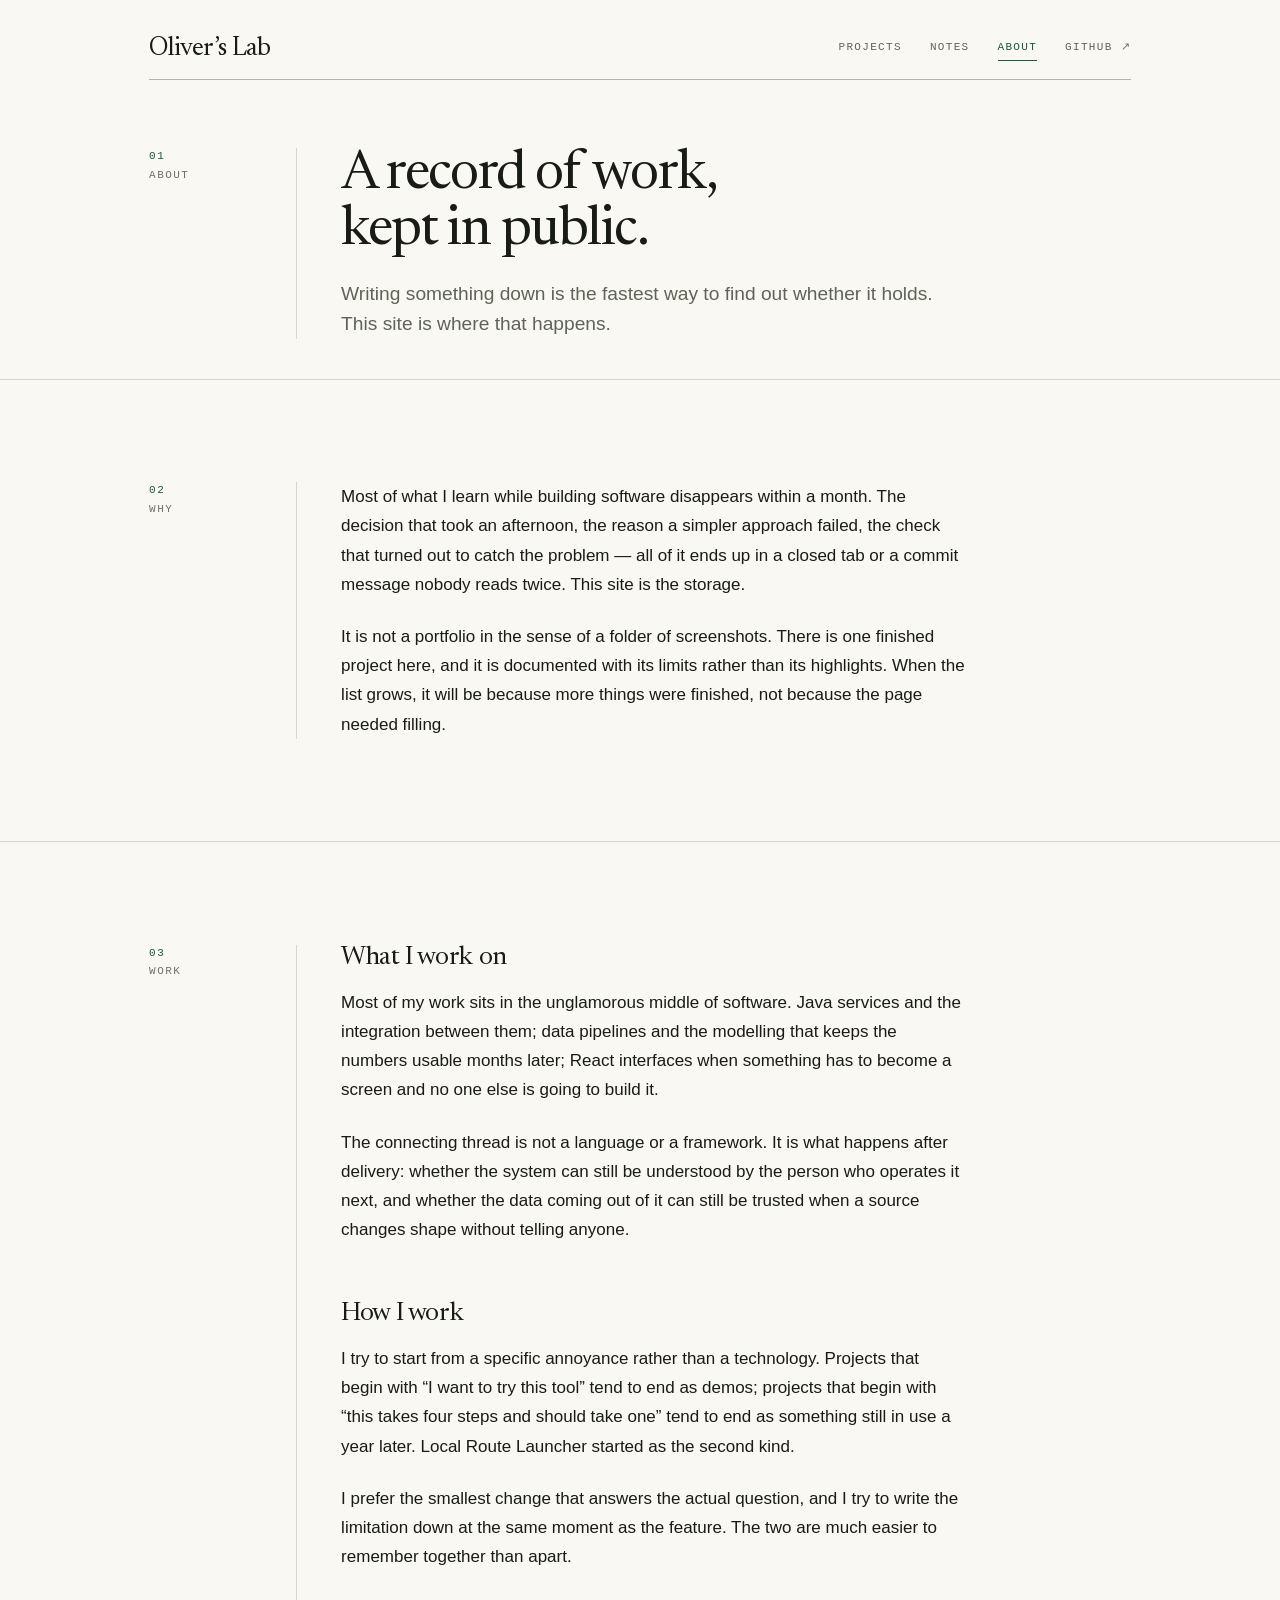
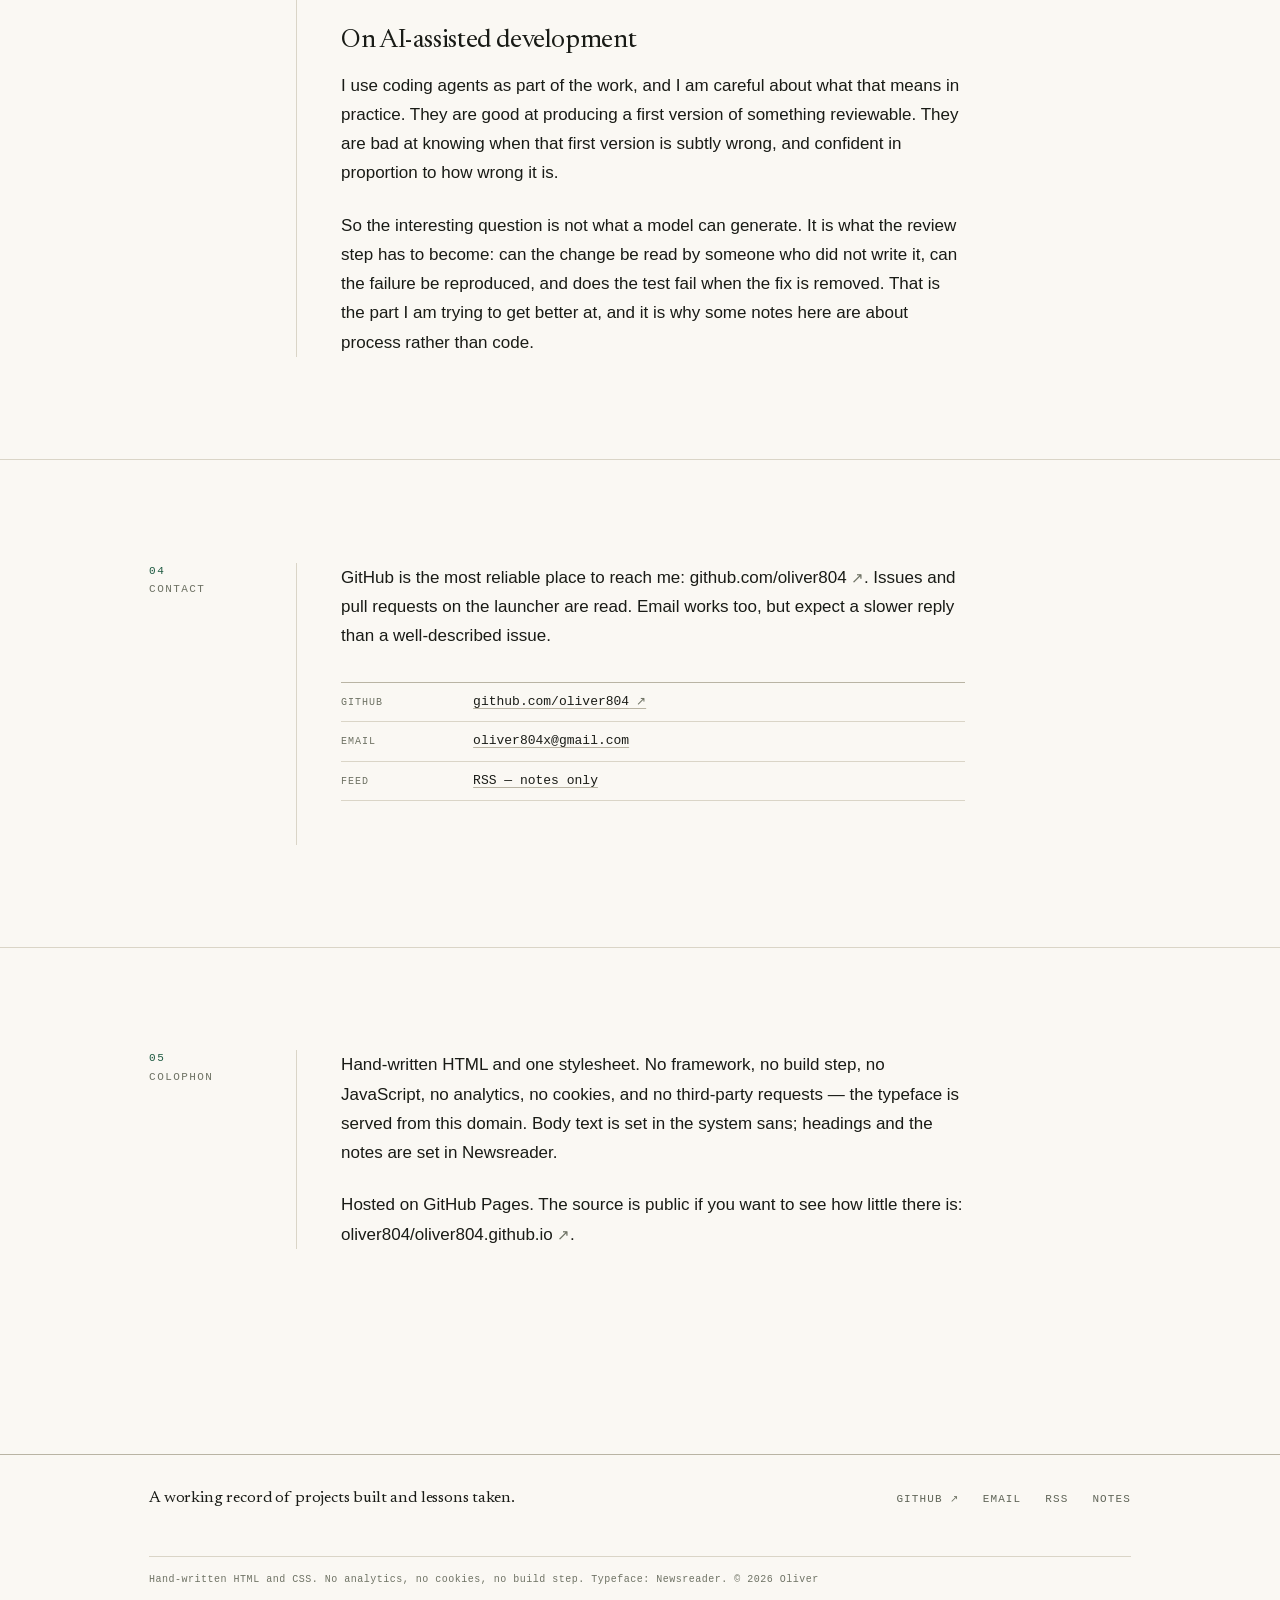
==== about/index.html @ 793a3ba0 "Add Oliver's Lab: static personal site with project notes - hand-written HTML + one stylesheet, no b" ====
<!doctype html>
<html lang="en">
<head>
<meta charset="utf-8">
<meta name="viewport" content="width=device-width, initial-scale=1">
<title>About — Oliver’s Lab</title>
<meta name="description" content="Why this site exists, what Oliver works on across Java services, data platforms and front-end code, and how AI-assisted development fits into the work.">
<link rel="canonical" href="https://oliver804.github.io/about/">
<meta name="robots" content="index, follow, max-image-preview:large">
<meta name="theme-color" content="#faf8f3">
<meta property="og:type" content="website">
<meta property="og:site_name" content="Oliver’s Lab">
<meta property="og:title" content="About — Oliver’s Lab">
<meta property="og:description" content="A record of work kept in public, and the reasons for keeping it.">
<meta property="og:url" content="https://oliver804.github.io/about/">
<meta property="og:locale" content="en_US">
<meta property="og:image" content="https://oliver804.github.io/assets/img/og-card.png">
<meta name="twitter:card" content="summary_large_image">
<link rel="icon" href="/assets/img/favicon.svg" type="image/svg+xml">
<link rel="alternate" type="application/rss+xml" title="Oliver’s Lab — notes" href="/feed.xml">
<link rel="preload" href="/assets/fonts/newsreader-roman.woff2" as="font" type="font/woff2" crossorigin>
<link rel="stylesheet" href="/assets/css/style.css">
</head>
<body>

<a class="skip" href="#main">Skip to content</a>

<header class="site-header">
  <div class="wrap">
    <div class="masthead">
      <a class="brand" href="/"><span class="brand-name">Oliver’s Lab</span></a>
      <nav class="site-nav" aria-label="Primary">
        <a href="/projects/">Projects</a>
        <a href="/notes/">Notes</a>
        <a href="/about/" aria-current="page">About</a>
        <a class="nav-ext" href="https://github.com/oliver804">GitHub</a>
      </nav>
    </div>
  </div>
</header>

<main id="main">

  <div class="page-head">
    <div class="wrap">
      <div class="railrow">
        <div class="rail"><b>01</b>About</div>
        <div>
          <h1>A record of work, kept in public.</h1>
          <p class="lede">Writing something down is the fastest way to find out whether it holds. This site is where that happens.</p>
        </div>
      </div>
    </div>
  </div>

  <section class="section section--ruled">
    <div class="wrap">
      <div class="railrow">
        <div class="rail"><b>02</b>Why</div>
        <div>
          <div class="case">
            <p>Most of what I learn while building software disappears within a month. The decision that took an afternoon, the reason a simpler approach failed, the check that turned out to catch the problem — all of it ends up in a closed tab or a commit message nobody reads twice. This site is the storage.</p>
            <p>It is not a portfolio in the sense of a folder of screenshots. There is one finished project here, and it is documented with its limits rather than its highlights. When the list grows, it will be because more things were finished, not because the page needed filling.</p>
          </div>
        </div>
      </div>
    </div>
  </section>

  <section class="section section--ruled">
    <div class="wrap">
      <div class="railrow">
        <div class="rail"><b>03</b>Work</div>
        <div>
          <div class="case">
            <h2>What I work on</h2>
            <p>Most of my work sits in the unglamorous middle of software. Java services and the integration between them; data pipelines and the modelling that keeps the numbers usable months later; React interfaces when something has to become a screen and no one else is going to build it.</p>
            <p>The connecting thread is not a language or a framework. It is what happens after delivery: whether the system can still be understood by the person who operates it next, and whether the data coming out of it can still be trusted when a source changes shape without telling anyone.</p>

            <h2>How I work</h2>
            <p>I try to start from a specific annoyance rather than a technology. Projects that begin with “I want to try this tool” tend to end as demos; projects that begin with “this takes four steps and should take one” tend to end as something still in use a year later. Local Route Launcher started as the second kind.</p>
            <p>I prefer the smallest change that answers the actual question, and I try to write the limitation down at the same moment as the feature. The two are much easier to remember together than apart.</p>

            <h2>On AI-assisted development</h2>
            <p>I use coding agents as part of the work, and I am careful about what that means in practice. They are good at producing a first version of something reviewable. They are bad at knowing when that first version is subtly wrong, and confident in proportion to how wrong it is.</p>
            <p>So the interesting question is not what a model can generate. It is what the review step has to become: can the change be read by someone who did not write it, can the failure be reproduced, and does the test fail when the fix is removed. That is the part I am trying to get better at, and it is why some notes here are about process rather than code.</p>
          </div>
        </div>
      </div>
    </div>
  </section>

  <section class="section section--ruled">
    <div class="wrap">
      <div class="railrow">
        <div class="rail"><b>04</b>Contact</div>
        <div>
          <div class="case">
            <p>GitHub is the most reliable place to reach me: <a class="ext" href="https://github.com/oliver804">github.com/oliver804</a>. Issues and pull requests on the launcher are read. Email works too, but expect a slower reply than a well-described issue.</p>
          </div>
          <dl class="spec spec--spaced">
            <div><dt>GitHub</dt><dd><a class="ext" href="https://github.com/oliver804">github.com/oliver804</a></dd></div>
            <div><dt>Email</dt><dd><a href="mailto:oliver804x@gmail.com">oliver804x@gmail.com</a></dd></div>
            <div><dt>Feed</dt><dd><a href="/feed.xml">RSS — notes only</a></dd></div>
          </dl>
        </div>
      </div>
    </div>
  </section>

  <section class="section section--ruled">
    <div class="wrap">
      <div class="railrow">
        <div class="rail"><b>05</b>Colophon</div>
        <div>
          <div class="case">
            <p>Hand-written HTML and one stylesheet. No framework, no build step, no JavaScript, no analytics, no cookies, and no third-party requests — the typeface is served from this domain. Body text is set in the system sans; headings and the notes are set in Newsreader.</p>
            <p>Hosted on GitHub Pages. The source is public if you want to see how little there is: <a class="ext" href="https://github.com/oliver804/oliver804.github.io">oliver804/oliver804.github.io</a>.</p>
          </div>
        </div>
      </div>
    </div>
  </section>

</main>

<footer class="site-footer">
  <div class="wrap">
    <div class="foot-top">
      <p class="foot-id">A working record of projects built and lessons taken.</p>
      <nav class="foot-nav" aria-label="Footer">
        <a class="ext" href="https://github.com/oliver804">GitHub</a>
        <a href="mailto:oliver804x@gmail.com">Email</a>
        <a href="/feed.xml">RSS</a>
        <a href="/notes/">Notes</a>
      </nav>
    </div>
    <p class="colophon">Hand-written HTML and CSS. No analytics, no cookies, no build step. Typeface: Newsreader. © 2026 Oliver</p>
  </div>
</footer>

</body>
</html>
---- assets/css/style.css ----
@charset "utf-8";

/* ==========================================================================
   Oliver's Lab — single stylesheet
   Four patterns only: railrow / spec / fig / rows
   No framework, no build step, no JavaScript.
   ========================================================================== */

/* Self-hosted typeface. Latin subset, variable weight 200–600.
   Newsreader by Production Type — SIL Open Font License 1.1. */
@font-face {
  font-family: "Newsreader";
  src: url("/assets/fonts/newsreader-roman.woff2") format("woff2");
  font-weight: 200 600;
  font-style: normal;
  font-display: swap;
  unicode-range: U+0000-00FF, U+0131, U+0152-0153, U+02BB-02BC, U+02C6, U+02DA,
    U+02DC, U+0304, U+0308, U+0329, U+2000-206F, U+20AC, U+2122, U+2191, U+2193,
    U+2212, U+2215, U+FEFF, U+FFFD;
}

@font-face {
  font-family: "Newsreader";
  src: url("/assets/fonts/newsreader-italic.woff2") format("woff2");
  font-weight: 200 600;
  font-style: italic;
  font-display: swap;
  unicode-range: U+0000-00FF, U+0131, U+0152-0153, U+02BB-02BC, U+02C6, U+02DA,
    U+02DC, U+0304, U+0308, U+0329, U+2000-206F, U+20AC, U+2122, U+2191, U+2193,
    U+2212, U+2215, U+FEFF, U+FFFD;
}

:root {
  color-scheme: light;

  --paper: #faf8f3;
  --paper-2: #f2efe6;
  --ink: #191b16;
  --ink-2: #5f6457;
  --ink-3: #6e7264;
  --rule: #dad5c7;
  --rule-2: #b9b4a4;
  --pine: #1d5940;
  --pine-soft: #e7ece3;

  --sans: -apple-system, BlinkMacSystemFont, "Segoe UI", "Helvetica Neue",
    "PingFang SC", "Hiragino Sans GB", "Microsoft YaHei", sans-serif;
  --serif: "Newsreader", "Iowan Old Style", "Palatino Linotype", Palatino,
    Georgia, "Songti SC", serif;
  --mono: ui-monospace, SFMono-Regular, "SF Mono", Menlo, Consolas,
    "Liberation Mono", monospace;

  --page: 1120px;
  --gutter: clamp(20px, 5.4vw, 72px);
  --rail: 148px;
  --gap: clamp(24px, 3.6vw, 44px);
  --section: clamp(56px, 8vw, 104px);
}

*,
*::before,
*::after {
  box-sizing: border-box;
}

html {
  -webkit-text-size-adjust: 100%;
  scroll-behavior: smooth;
}

body {
  margin: 0;
  background: var(--paper);
  color: var(--ink);
  font-family: var(--sans);
  font-size: 1.0625rem;
  line-height: 1.66;
  -webkit-font-smoothing: antialiased;
  text-rendering: optimizeLegibility;
}

::selection {
  background: #e4e0d1;
  color: var(--ink);
}

img {
  max-width: 100%;
  height: auto;
  display: block;
}

a {
  color: inherit;
  text-decoration: none;
}

:focus-visible {
  outline: 2px solid var(--pine);
  outline-offset: 4px;
}

/* ---------- type primitives ---------- */

.display,
h1,
h2,
h3 {
  font-family: var(--serif);
  font-weight: 400;
  font-variation-settings: "opsz" 40;
  letter-spacing: -0.015em;
  text-wrap: balance;
}

h1 {
  font-size: clamp(2.55rem, 6.4vw, 4.45rem);
  line-height: 0.99;
  margin: 0;
  letter-spacing: -0.028em;
}

h2 {
  font-size: clamp(1.7rem, 3.2vw, 2.4rem);
  line-height: 1.08;
  margin: 0;
}

h3 {
  font-size: clamp(1.25rem, 2vw, 1.55rem);
  line-height: 1.2;
  margin: 0;
}

em {
  font-style: italic;
}

p {
  margin: 0 0 1.35em;
}

p:last-child {
  margin-bottom: 0;
}

strong {
  font-weight: 600;
}

.lede {
  font-size: clamp(1.1rem, 1.5vw, 1.28rem);
  line-height: 1.55;
  max-width: 58ch;
  color: var(--ink);
}

.meta {
  font-family: var(--mono);
  font-size: 0.6875rem;
  letter-spacing: 0.13em;
  text-transform: uppercase;
  color: var(--ink-3);
  line-height: 1.6;
}

.meta--pine {
  color: var(--pine);
}

.meta.meta--case,
.entry-label.entry-label--case {
  text-transform: none;
  letter-spacing: 0.06em;
}

.prose {
  max-width: 66ch;
}

.prose p + p {
  margin-top: 0;
}

code {
  font-family: var(--mono);
  font-size: 0.86em;
  background: var(--paper-2);
  border: 1px solid var(--rule);
  border-radius: 2px;
  padding: 1px 5px;
  white-space: nowrap;
}

/* ---------- links ---------- */

.link,
.prose a {
  color: var(--ink);
  text-decoration: underline;
  text-decoration-color: var(--rule-2);
  text-decoration-thickness: 1px;
  text-underline-offset: 4px;
  transition: color 120ms ease, text-decoration-color 120ms ease;
}

.link:hover,
.prose a:hover {
  color: var(--pine);
  text-decoration-color: var(--pine);
}

.link--pine {
  color: var(--pine);
  text-decoration-color: color-mix(in srgb, var(--pine) 40%, transparent);
}

.ext::after {
  content: " ↗";
  font-size: 0.9em;
  color: var(--ink-3);
}

/* ---------- layout ---------- */

.wrap {
  width: 100%;
  max-width: var(--page);
  margin-inline: auto;
  padding-inline: var(--gutter);
}

.section {
  padding-block: var(--section);
}

.section--ruled {
  border-top: 1px solid var(--rule);
}

.railrow {
  display: grid;
  gap: 12px;
}

.rail {
  font-family: var(--mono);
  font-size: 0.6875rem;
  letter-spacing: 0.13em;
  text-transform: uppercase;
  color: var(--ink-3);
  line-height: 1.5;
}

.rail b {
  display: block;
  color: var(--pine);
  font-weight: 400;
  margin-bottom: 2px;
}

/* ---------- skip link ---------- */

.skip {
  position: absolute;
  left: -9999px;
  top: 0;
  background: var(--ink);
  color: var(--paper);
  padding: 12px 18px;
  font-family: var(--mono);
  font-size: 12px;
  z-index: 20;
}

.skip:focus {
  left: 12px;
  top: 12px;
}

/* ---------- header ---------- */

.site-header {
  padding-top: clamp(22px, 3vw, 34px);
}

.masthead {
  display: flex;
  align-items: flex-end;
  justify-content: space-between;
  gap: 24px;
  padding-bottom: 16px;
  border-bottom: 1px solid var(--rule-2);
}

.brand {
  display: block;
  min-width: 0;
}

.brand-name {
  display: block;
  font-family: var(--serif);
  font-size: clamp(1.34rem, 2.2vw, 1.62rem);
  line-height: 1.1;
  letter-spacing: -0.022em;
}

.site-nav {
  display: flex;
  align-items: center;
  gap: clamp(16px, 2.4vw, 28px);
  font-family: var(--mono);
  font-size: 0.6875rem;
  letter-spacing: 0.12em;
  text-transform: uppercase;
  padding-bottom: 2px;
}

.site-nav a {
  color: var(--ink-2);
  padding: 4px 0;
  border-bottom: 1px solid transparent;
  transition: color 120ms ease, border-color 120ms ease;
  white-space: nowrap;
}

.site-nav a:hover {
  color: var(--ink);
  border-bottom-color: var(--rule-2);
}

.site-nav a[aria-current="page"] {
  color: var(--pine);
  border-bottom-color: var(--pine);
}

.site-nav .nav-ext::after {
  content: " ↗";
  color: var(--ink-3);
}

/* ---------- hero ---------- */

.hero {
  padding-top: clamp(46px, 7vw, 88px);
  padding-bottom: clamp(44px, 6vw, 76px);
}

.hero .eyebrow {
  margin-bottom: clamp(18px, 2.6vw, 28px);
}

.hero h1 {
  max-width: none;
}

.hero h1 em {
  font-variation-settings: "opsz" 60;
}

.hero-deck {
  margin-top: clamp(22px, 3vw, 32px);
  max-width: 60ch;
  font-size: clamp(1.06rem, 1.35vw, 1.18rem);
  line-height: 1.62;
  color: var(--ink);
}

.hero-links {
  margin-top: clamp(24px, 3.4vw, 34px);
  display: flex;
  flex-wrap: wrap;
  gap: 10px 32px;
  font-size: 0.95rem;
}

.status {
  margin-top: clamp(30px, 4vw, 44px);
  padding-top: 14px;
  border-top: 1px solid var(--rule);
  display: flex;
  flex-wrap: wrap;
  gap: 6px 22px;
  font-family: var(--mono);
  font-size: 0.6875rem;
  letter-spacing: 0.06em;
  color: var(--ink-3);
}

.status .dot {
  color: var(--pine);
}

/* ---------- section head ---------- */

.section-head {
  display: flex;
  align-items: baseline;
  justify-content: space-between;
  gap: 20px;
  margin-bottom: clamp(26px, 3.4vw, 40px);
}

.section-head .meta {
  padding-bottom: 4px;
}

/* ---------- project block ---------- */

.project-title {
  font-size: clamp(1.85rem, 3.4vw, 2.5rem);
  line-height: 1.06;
  margin: 10px 0 14px;
}

.project-lede {
  max-width: 60ch;
  margin-bottom: clamp(26px, 3vw, 36px);
}

.project-facts {
  margin-bottom: clamp(28px, 3.4vw, 40px);
}

.plain {
  margin: 0 0 clamp(26px, 3vw, 34px);
  padding: 0;
  list-style: none;
  max-width: 66ch;
}

.plain li {
  position: relative;
  padding-left: 22px;
  margin-bottom: 12px;
  color: var(--ink-2);
}

.plain li:last-child {
  margin-bottom: 0;
}

.plain li::before {
  content: "—";
  position: absolute;
  left: 0;
  top: 0;
  color: var(--rule-2);
}

.plain strong {
  color: var(--ink);
  font-weight: 500;
}

/* ---------- spec (datasheet) ---------- */

.spec {
  margin: 0 0 clamp(30px, 4vw, 44px);
  border-top: 1px solid var(--rule-2);
  max-width: 66ch;
}

.spec > div {
  display: grid;
  grid-template-columns: 116px minmax(0, 1fr);
  gap: 16px;
  padding: 9px 0;
  border-bottom: 1px solid var(--rule);
}

.spec dt {
  font-family: var(--mono);
  font-size: 0.625rem;
  letter-spacing: 0.1em;
  text-transform: uppercase;
  color: var(--ink-3);
  padding-top: 3px;
}

.spec dd {
  margin: 0;
  font-family: var(--mono);
  font-size: 0.8125rem;
  line-height: 1.55;
  color: var(--ink);
  overflow-wrap: break-word;
}

.spec dd a {
  text-decoration: underline;
  text-decoration-color: var(--rule-2);
  text-underline-offset: 3px;
}

.spec dd a:hover {
  color: var(--pine);
  text-decoration-color: var(--pine);
}

.spec--spaced {
  margin-top: 32px;
}

/* ---------- figures ---------- */

.figpair {
  display: grid;
  gap: clamp(20px, 2.6vw, 28px);
  align-items: start;
  margin-bottom: clamp(30px, 4vw, 44px);
}

.fig {
  margin: 0;
}

.fig--lead {
  max-width: 620px;
  margin-bottom: clamp(30px, 4vw, 44px);
}

.fig--lead figcaption {
  max-width: 52ch;
}

.fig img {
  width: 100%;
  border: 1px solid var(--rule-2);
  background: var(--paper-2);
  border-radius: 2px;
}

.fig figcaption {
  margin-top: 10px;
  font-size: 0.78rem;
  line-height: 1.5;
  color: var(--ink-2);
  max-width: 46ch;
}

.fig-n {
  font-family: var(--mono);
  font-size: 0.625rem;
  letter-spacing: 0.1em;
  text-transform: uppercase;
  color: var(--pine);
  margin-right: 8px;
}

/* ---------- actions ---------- */

.actions {
  display: flex;
  flex-wrap: wrap;
  gap: 10px 30px;
  font-family: var(--mono);
  font-size: 0.6875rem;
  letter-spacing: 0.11em;
  text-transform: uppercase;
}

.actions a {
  color: var(--pine);
  border-bottom: 1px solid color-mix(in srgb, var(--pine) 35%, transparent);
  padding-bottom: 3px;
  transition: border-color 120ms ease;
}

.actions a:hover {
  border-bottom-color: var(--pine);
}

.actions a.is-muted {
  color: var(--ink-2);
  border-bottom-color: var(--rule-2);
}

/* ---------- rows (replaces card grids) ---------- */

.rows {
  margin: 0;
  border-bottom: 1px solid var(--rule);
  max-width: 78ch;
}

.rows > div {
  display: grid;
  gap: 8px;
  padding: 20px 0 22px;
  border-top: 1px solid var(--rule);
}

.rows dt {
  font-family: var(--serif);
  font-size: clamp(1.15rem, 1.7vw, 1.32rem);
  line-height: 1.25;
  letter-spacing: -0.01em;
}

.rows dd {
  margin: 0;
  color: var(--ink-2);
  font-size: 0.98rem;
  line-height: 1.6;
  max-width: 62ch;
}

/* ---------- note list ---------- */

.entries {
  border-bottom: 1px solid var(--rule);
}

.entry {
  display: grid;
  gap: 6px;
  padding: 22px 0 24px;
  border-top: 1px solid var(--rule);
  transition: background-color 120ms ease;
}

.entry-label {
  font-family: var(--mono);
  font-size: 0.625rem;
  letter-spacing: 0.11em;
  text-transform: uppercase;
  color: var(--ink-3);
}

.entry-title {
  text-wrap: balance;
  font-family: var(--serif);
  font-size: clamp(1.2rem, 2.1vw, 1.45rem);
  line-height: 1.22;
  letter-spacing: -0.015em;
  max-width: 40ch;
}

.entry:hover .entry-title {
  color: var(--pine);
}

.entry-dek {
  color: var(--ink-2);
  font-size: 0.95rem;
  line-height: 1.6;
  max-width: 62ch;
}

.entry-next {
  margin: 20px 0 0;
  padding-top: 16px;
  border-top: 1px solid var(--rule);
  color: var(--ink-3);
  font-size: 0.92rem;
  line-height: 1.6;
  max-width: 62ch;
}

/* ---------- footer ---------- */

.site-footer {
  border-top: 1px solid var(--rule-2);
  margin-top: var(--section);
  padding-block: 30px 52px;
}

.foot-top {
  display: flex;
  flex-wrap: wrap;
  justify-content: space-between;
  gap: 14px 32px;
  align-items: baseline;
}

.foot-id {
  font-family: var(--serif);
  font-size: 1.02rem;
  letter-spacing: -0.01em;
}

.foot-nav {
  display: flex;
  flex-wrap: wrap;
  gap: 8px 24px;
  font-family: var(--mono);
  font-size: 0.6875rem;
  letter-spacing: 0.1em;
  text-transform: uppercase;
  color: var(--ink-2);
}

.foot-nav a:hover {
  color: var(--pine);
}

.colophon {
  margin: 22px 0 0;
  padding-top: 14px;
  border-top: 1px solid var(--rule);
  font-family: var(--mono);
  font-size: 0.625rem;
  letter-spacing: 0.05em;
  line-height: 1.8;
  color: var(--ink-3);
}

/* ---------- article ---------- */

.article-head {
  padding-top: clamp(38px, 6vw, 68px);
  padding-bottom: clamp(24px, 3vw, 34px);
}

.article-head h1 {
  font-size: clamp(2rem, 4.6vw, 3.05rem);
  line-height: 1.05;
  max-width: 24ch;
  margin-bottom: 20px;
}

.article-meta {
  display: flex;
  flex-wrap: wrap;
  gap: 6px 0;
  font-family: var(--mono);
  font-size: 0.6875rem;
  letter-spacing: 0.1em;
  text-transform: uppercase;
  color: var(--ink-3);
}

.article-meta span + span::before {
  content: "·";
  margin: 0 14px;
  color: var(--rule-2);
}

.article {
  padding-bottom: clamp(40px, 5vw, 64px);
}

.article-body {
  max-width: 66ch;
  font-size: 1.0625rem;
  line-height: 1.72;
}

.article-body > p:first-child {
  font-size: 1.15rem;
  line-height: 1.6;
  color: var(--ink);
}

.article-body h2 {
  font-size: clamp(1.4rem, 2.4vw, 1.75rem);
  margin: 2.1em 0 0.7em;
}

.article-body h3 {
  font-size: 1.15rem;
  margin: 1.9em 0 0.6em;
}

.article-body ul,
.article-body ol {
  margin: 0 0 1.35em;
  padding-left: 1.25em;
}

.article-body li {
  margin-bottom: 0.5em;
}

.article-body li::marker {
  color: var(--ink-3);
}

.article-body blockquote {
  margin: 1.9em 0;
  padding: 2px 0 2px 22px;
  border-left: 2px solid var(--pine);
  color: var(--ink-2);
  font-family: var(--serif);
  font-size: 1.18rem;
  line-height: 1.55;
}

.article-body blockquote p {
  margin-bottom: 0.6em;
}

.article-body pre {
  margin: 0 0 1.5em;
  padding: 16px 18px;
  overflow-x: auto;
  background: var(--paper-2);
  border: 1px solid var(--rule);
  border-radius: 2px;
}

.article-body pre code {
  background: none;
  border: 0;
  padding: 0;
  font-size: 0.8125rem;
  line-height: 1.65;
}

.article-body hr {
  border: 0;
  border-top: 1px solid var(--rule);
  margin: 2.4em 0;
}

.article-foot {
  margin-top: clamp(32px, 4vw, 48px);
  padding-top: 18px;
  border-top: 1px solid var(--rule);
  display: flex;
  flex-wrap: wrap;
  justify-content: space-between;
  gap: 14px 24px;
  font-family: var(--mono);
  font-size: 0.6875rem;
  letter-spacing: 0.1em;
  text-transform: uppercase;
  color: var(--ink-2);
}

.article-foot a:hover {
  color: var(--pine);
}

/* ---------- page head (inner pages) ---------- */

.page-head {
  padding-top: clamp(38px, 6vw, 68px);
  padding-bottom: clamp(26px, 3.4vw, 40px);
}

.page-head h1 {
  font-size: clamp(2.1rem, 5vw, 3.4rem);
  line-height: 1.02;
  margin-bottom: 20px;
  max-width: 22ch;
}

.page-head .lede {
  max-width: 56ch;
  color: var(--ink-2);
}

.page-head .meta + h1 {
  margin-top: 12px;
}

/* ---------- case study body ---------- */

.case {
  max-width: 66ch;
}

.case p {
  line-height: 1.72;
}

.case h2 {
  font-size: clamp(1.32rem, 2.2vw, 1.6rem);
  margin: 2.2em 0 0.6em;
}

.case h2:first-child {
  margin-top: 0;
}

.case ul {
  margin: 0 0 1.4em;
  padding-left: 1.15em;
}

.case li {
  margin-bottom: 0.55em;
  color: var(--ink-2);
}

.case li::marker {
  color: var(--rule-2);
}

.case li strong {
  color: var(--ink);
  font-weight: 600;
}

.actions--spaced {
  margin-top: 38px;
}

/* ---------- 404 ---------- */

.notfound {
  min-height: 62vh;
  display: flex;
  flex-direction: column;
  justify-content: center;
  padding-block: clamp(60px, 12vw, 120px);
}

.notfound .code {
  font-family: var(--mono);
  font-size: 0.6875rem;
  letter-spacing: 0.16em;
  text-transform: uppercase;
  color: var(--pine);
  margin-bottom: 18px;
}

.notfound h1 {
  font-size: clamp(2.2rem, 5.6vw, 3.8rem);
  max-width: 20ch;
  margin-bottom: 18px;
}

.notfound p {
  color: var(--ink-2);
  max-width: 46ch;
  margin-bottom: 28px;
}

/* ---------- responsive ---------- */

@media (min-width: 900px) {
  .railrow {
    grid-template-columns: var(--rail) minmax(0, 1fr);
    column-gap: var(--gap);
  }

  .rail {
    border-right: 1px solid var(--rule);
    padding-right: 24px;
  }

  .hero .rail {
    padding-top: 6px;
  }

  .figpair {
    grid-template-columns: 1.12fr 0.88fr;
  }

  .rows > div {
    grid-template-columns: minmax(0, 280px) minmax(0, 1fr);
    column-gap: 36px;
    align-items: baseline;
  }

  .entry {
    grid-template-columns: 148px minmax(0, 1fr);
    column-gap: 32px;
    row-gap: 8px;
  }

  .entry--stack {
    grid-template-columns: minmax(0, 1fr);
  }

  .entry--stack .entry-label {
    grid-row: auto;
    padding-top: 0;
  }

  .entry--stack .entry-title {
    max-width: 34ch;
  }

  .entry-label {
    padding-top: 6px;
    grid-row: span 2;
  }
}

@media (max-width: 899px) {
  .rail {
    display: flex;
    gap: 8px;
    align-items: baseline;
    padding-bottom: 2px;
  }

  .rail b {
    display: inline;
    margin: 0;
  }

  .rail b::after {
    content: " /";
    color: var(--rule-2);
    margin-left: 2px;
  }

  .hero h1 {
    max-width: 100%;
  }
}

@media (max-width: 700px) {
  .section-head {
    display: block;
  }

  .section-head .meta {
    margin-top: 10px;
    padding-bottom: 0;
  }
}

@media (max-width: 620px) {
  .masthead {
    align-items: flex-start;
    flex-direction: column;
    gap: 14px;
  }

  .site-nav {
    gap: 18px;
    flex-wrap: wrap;
  }

  .spec > div {
    grid-template-columns: 96px minmax(0, 1fr);
    gap: 12px;
  }

  .foot-top {
    flex-direction: column;
  }
}

/* ---------- preferences ---------- */

@media (prefers-reduced-motion: reduce) {
  html {
    scroll-behavior: auto;
  }

  *,
  *::before,
  *::after {
    transition-duration: 0.01ms !important;
    animation-duration: 0.01ms !important;
  }
}

@media print {
  .site-header,
  .site-footer,
  .article-foot,
  .skip {
    display: none;
  }

  body {
    background: #fff;
    font-size: 11pt;
  }

  .article-body {
    max-width: none;
  }
}
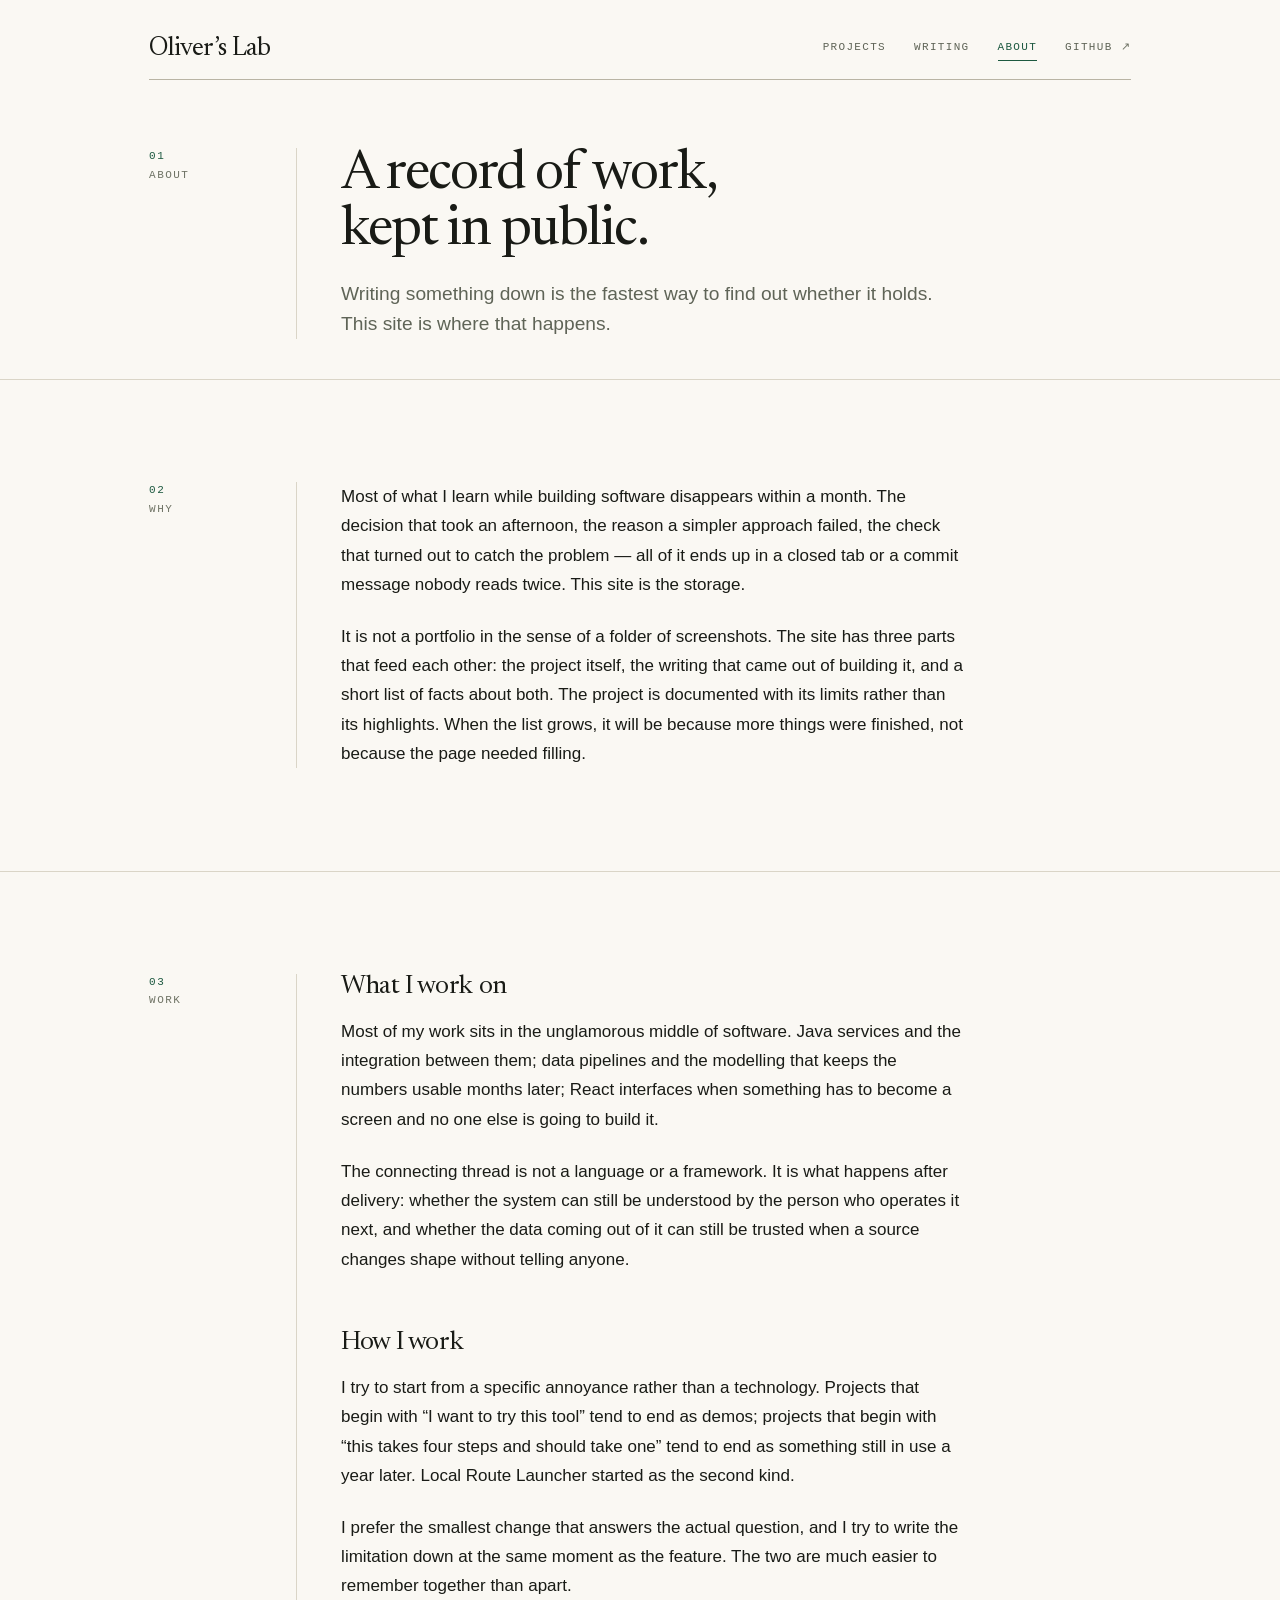
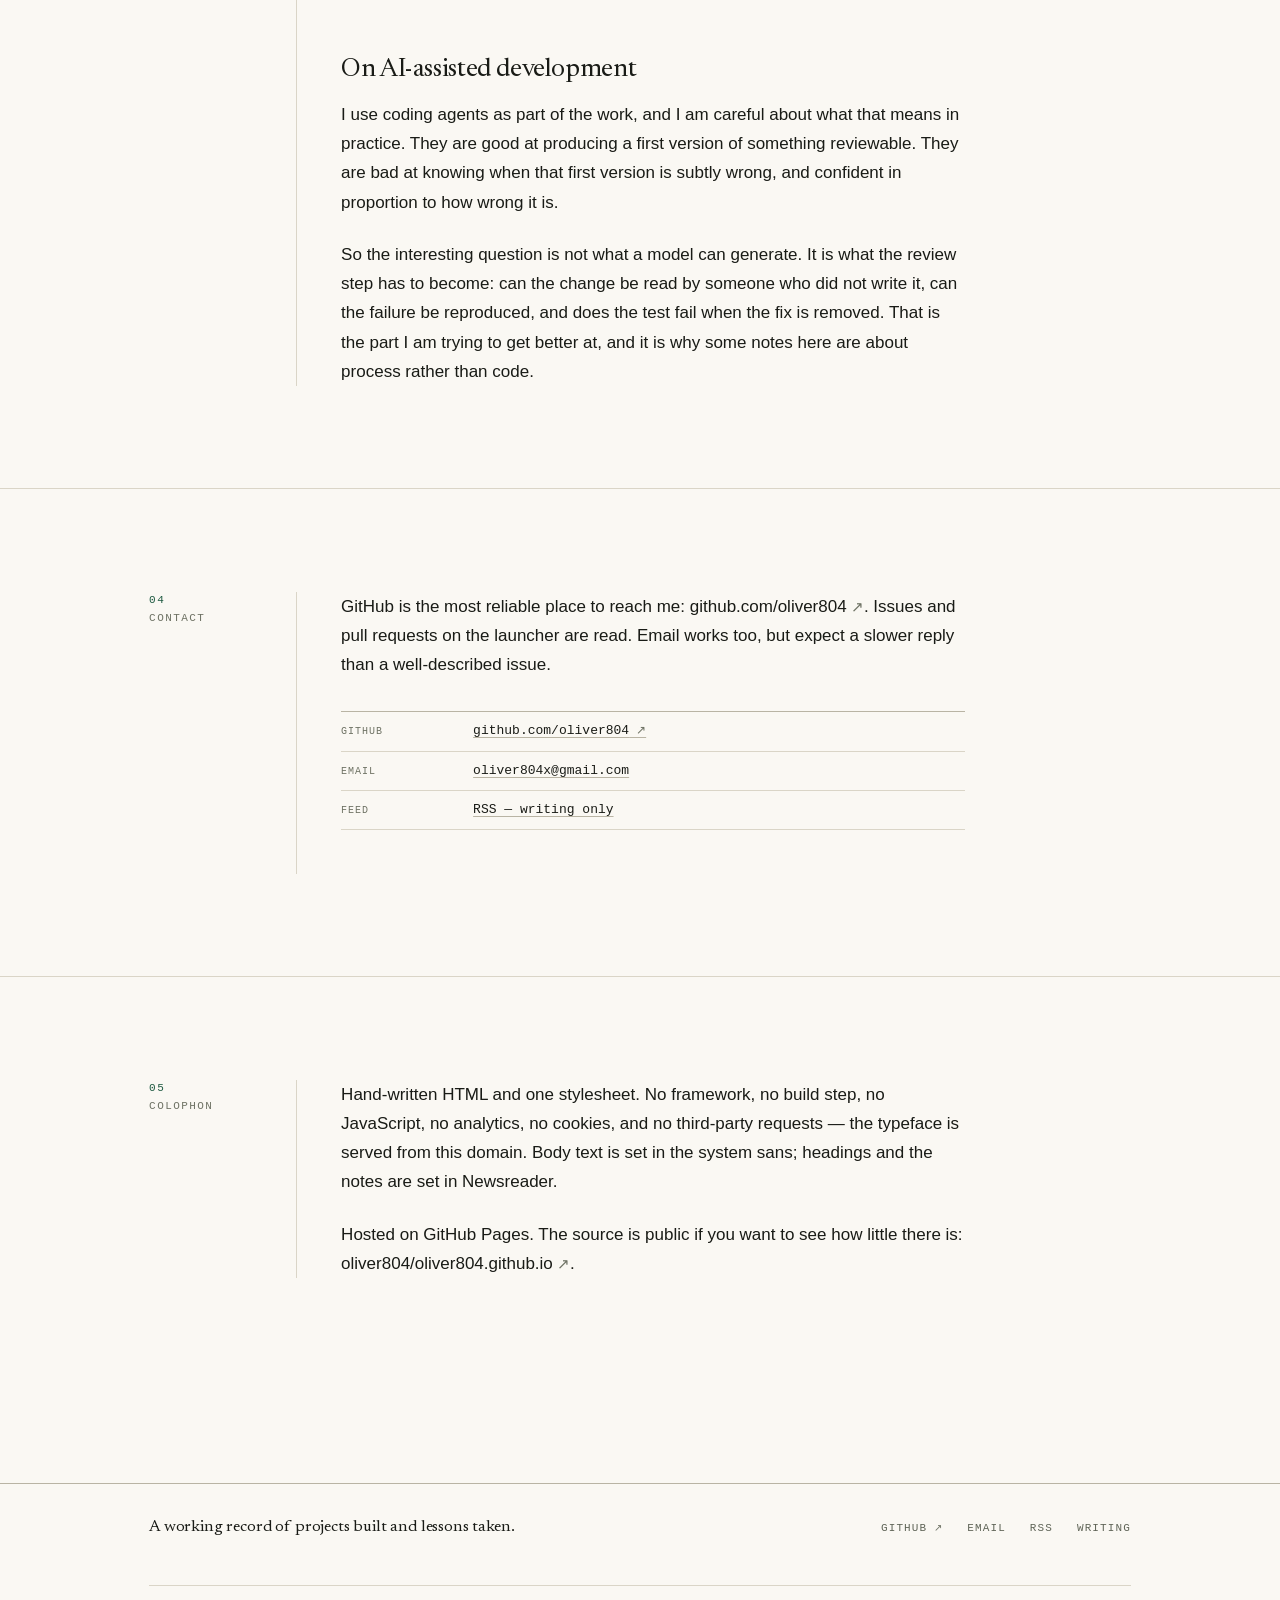
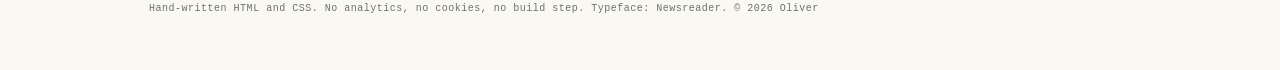
==== commit 1aef2586: "Turn the notes page into a writing section, and give the work a public ledger - rename /notes/ to /w" ====
--- a/about/index.html
+++ b/about/index.html
@@ -31,7 +31,7 @@
       <a class="brand" href="/"><span class="brand-name">Oliver’s Lab</span></a>
       <nav class="site-nav" aria-label="Primary">
         <a href="/projects/">Projects</a>
-        <a href="/notes/">Notes</a>
+        <a href="/writing/">Writing</a>
         <a href="/about/" aria-current="page">About</a>
         <a class="nav-ext" href="https://github.com/oliver804">GitHub</a>
       </nav>
@@ -60,7 +60,7 @@
         <div>
           <div class="case">
             <p>Most of what I learn while building software disappears within a month. The decision that took an afternoon, the reason a simpler approach failed, the check that turned out to catch the problem — all of it ends up in a closed tab or a commit message nobody reads twice. This site is the storage.</p>
-            <p>It is not a portfolio in the sense of a folder of screenshots. There is one finished project here, and it is documented with its limits rather than its highlights. When the list grows, it will be because more things were finished, not because the page needed filling.</p>
+            <p>It is not a portfolio in the sense of a folder of screenshots. The site has three parts that feed each other: the project itself, the writing that came out of building it, and a short list of facts about both. The project is documented with its limits rather than its highlights. When the list grows, it will be because more things were finished, not because the page needed filling.</p>
           </div>
         </div>
       </div>
@@ -101,7 +101,7 @@
           <dl class="spec spec--spaced">
             <div><dt>GitHub</dt><dd><a class="ext" href="https://github.com/oliver804">github.com/oliver804</a></dd></div>
             <div><dt>Email</dt><dd><a href="mailto:oliver804x@gmail.com">oliver804x@gmail.com</a></dd></div>
-            <div><dt>Feed</dt><dd><a href="/feed.xml">RSS — notes only</a></dd></div>
+            <div><dt>Feed</dt><dd><a href="/feed.xml">RSS — writing only</a></dd></div>
           </dl>
         </div>
       </div>
@@ -132,7 +132,7 @@
         <a class="ext" href="https://github.com/oliver804">GitHub</a>
         <a href="mailto:oliver804x@gmail.com">Email</a>
         <a href="/feed.xml">RSS</a>
-        <a href="/notes/">Notes</a>
+        <a href="/writing/">Writing</a>
       </nav>
     </div>
     <p class="colophon">Hand-written HTML and CSS. No analytics, no cookies, no build step. Typeface: Newsreader. © 2026 Oliver</p>
--- a/assets/css/style.css
+++ b/assets/css/style.css
@@ -649,14 +649,75 @@
   max-width: 62ch;
 }
 
+.rows + .prose {
+  margin-top: 28px;
+}
+
 .entry-next {
-  margin: 20px 0 0;
-  padding-top: 16px;
-  border-top: 1px solid var(--rule);
+  margin: 26px 0 0;
   color: var(--ink-3);
   font-size: 0.92rem;
   line-height: 1.6;
   max-width: 62ch;
+}
+
+/* ---------- related lists ---------- */
+
+.related {
+  margin-top: clamp(36px, 4vw, 52px);
+  padding-top: 22px;
+  border-top: 1px solid var(--rule-2);
+}
+
+.related .meta {
+  margin-bottom: 6px;
+}
+
+.entries--tight .entry {
+  padding: 14px 0 15px;
+  row-gap: 3px;
+}
+
+.entries--tight .entry-title {
+  font-size: clamp(1.02rem, 1.6vw, 1.12rem);
+  line-height: 1.3;
+  max-width: 48ch;
+}
+
+@media (min-width: 900px) {
+  .entries--tight .entry-label {
+    padding-top: 4px;
+  }
+}
+
+/* ---------- read next ---------- */
+
+.article-next {
+  max-width: 66ch;
+  margin-top: clamp(30px, 4vw, 46px);
+  padding-top: 16px;
+  border-top: 1px solid var(--rule);
+}
+
+.article-next .meta {
+  margin-bottom: 8px;
+}
+
+.article-next a {
+  font-family: var(--serif);
+  font-size: clamp(1.15rem, 1.9vw, 1.4rem);
+  line-height: 1.25;
+  letter-spacing: -0.012em;
+  text-decoration: underline;
+  text-decoration-color: var(--rule-2);
+  text-decoration-thickness: 1px;
+  text-underline-offset: 5px;
+  transition: color 120ms ease, text-decoration-color 120ms ease;
+}
+
+.article-next a:hover {
+  color: var(--pine);
+  text-decoration-color: var(--pine);
 }
 
 /* ---------- footer ---------- */
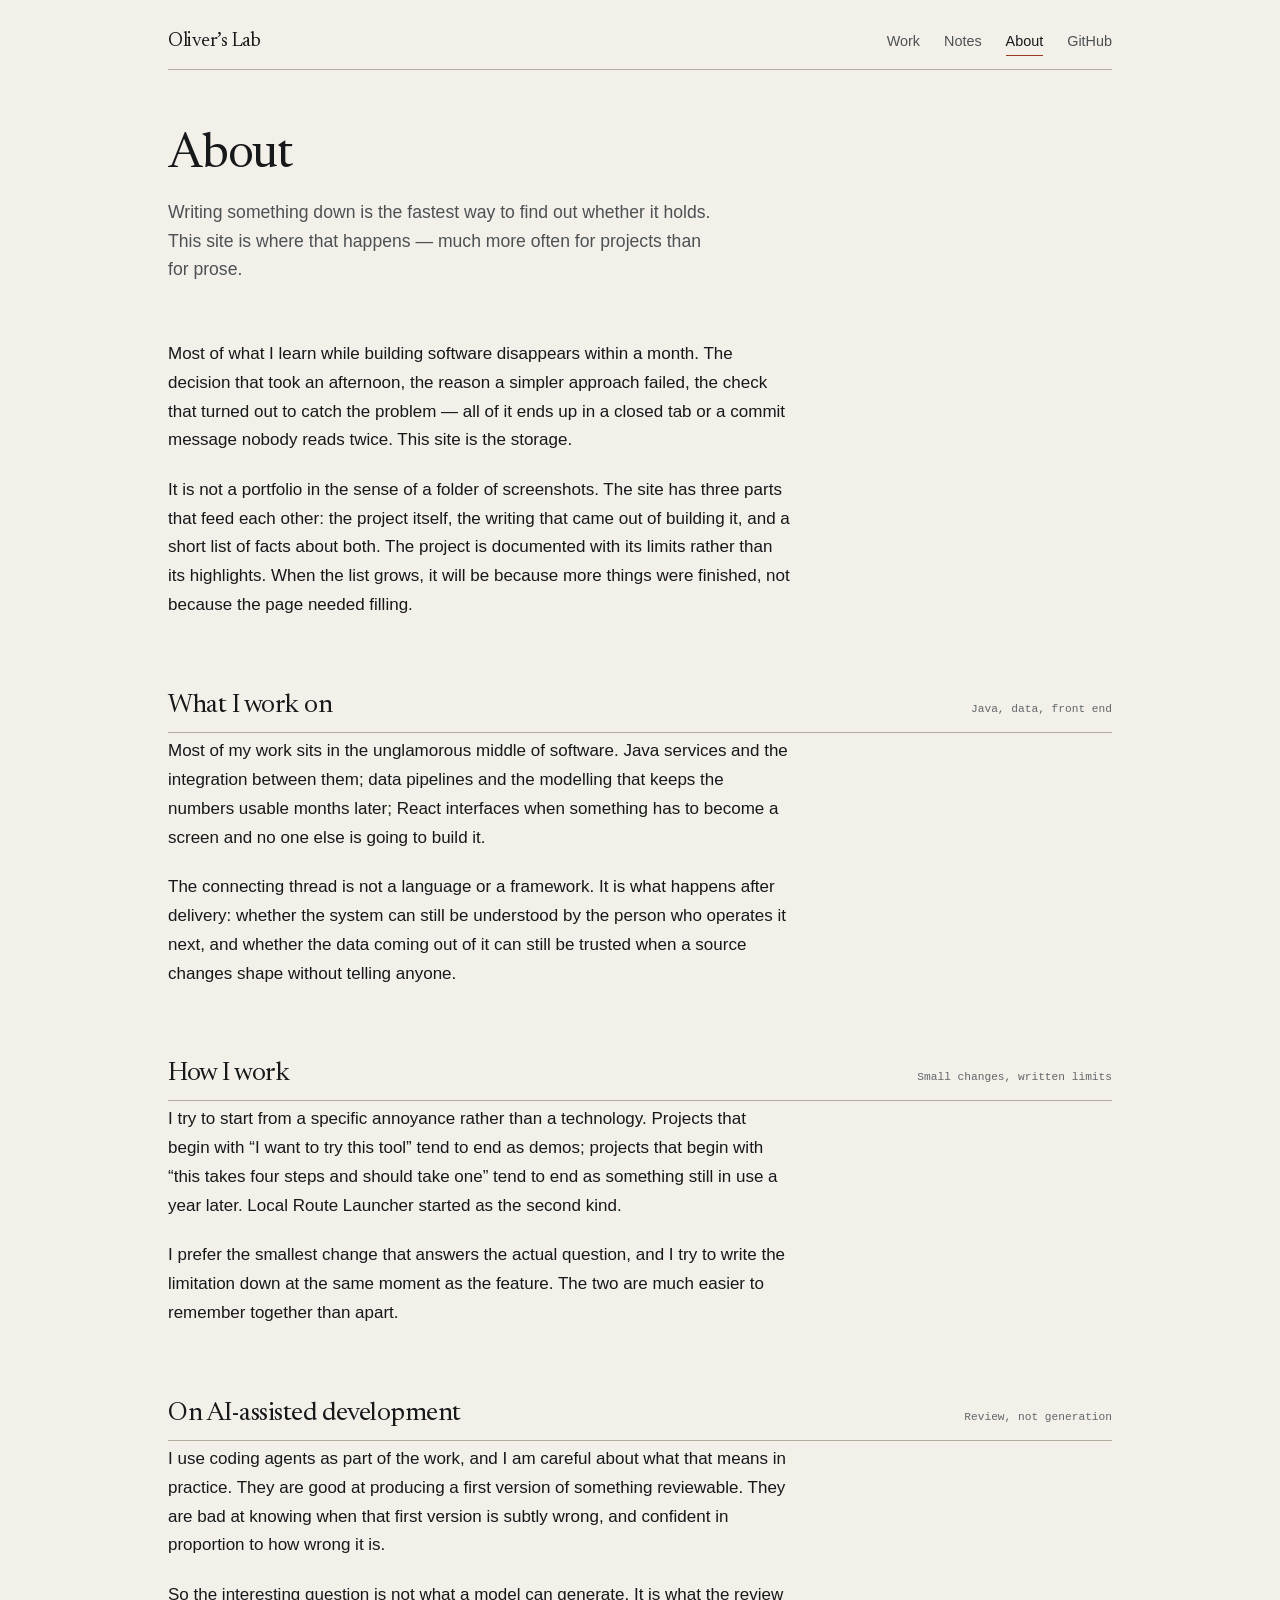
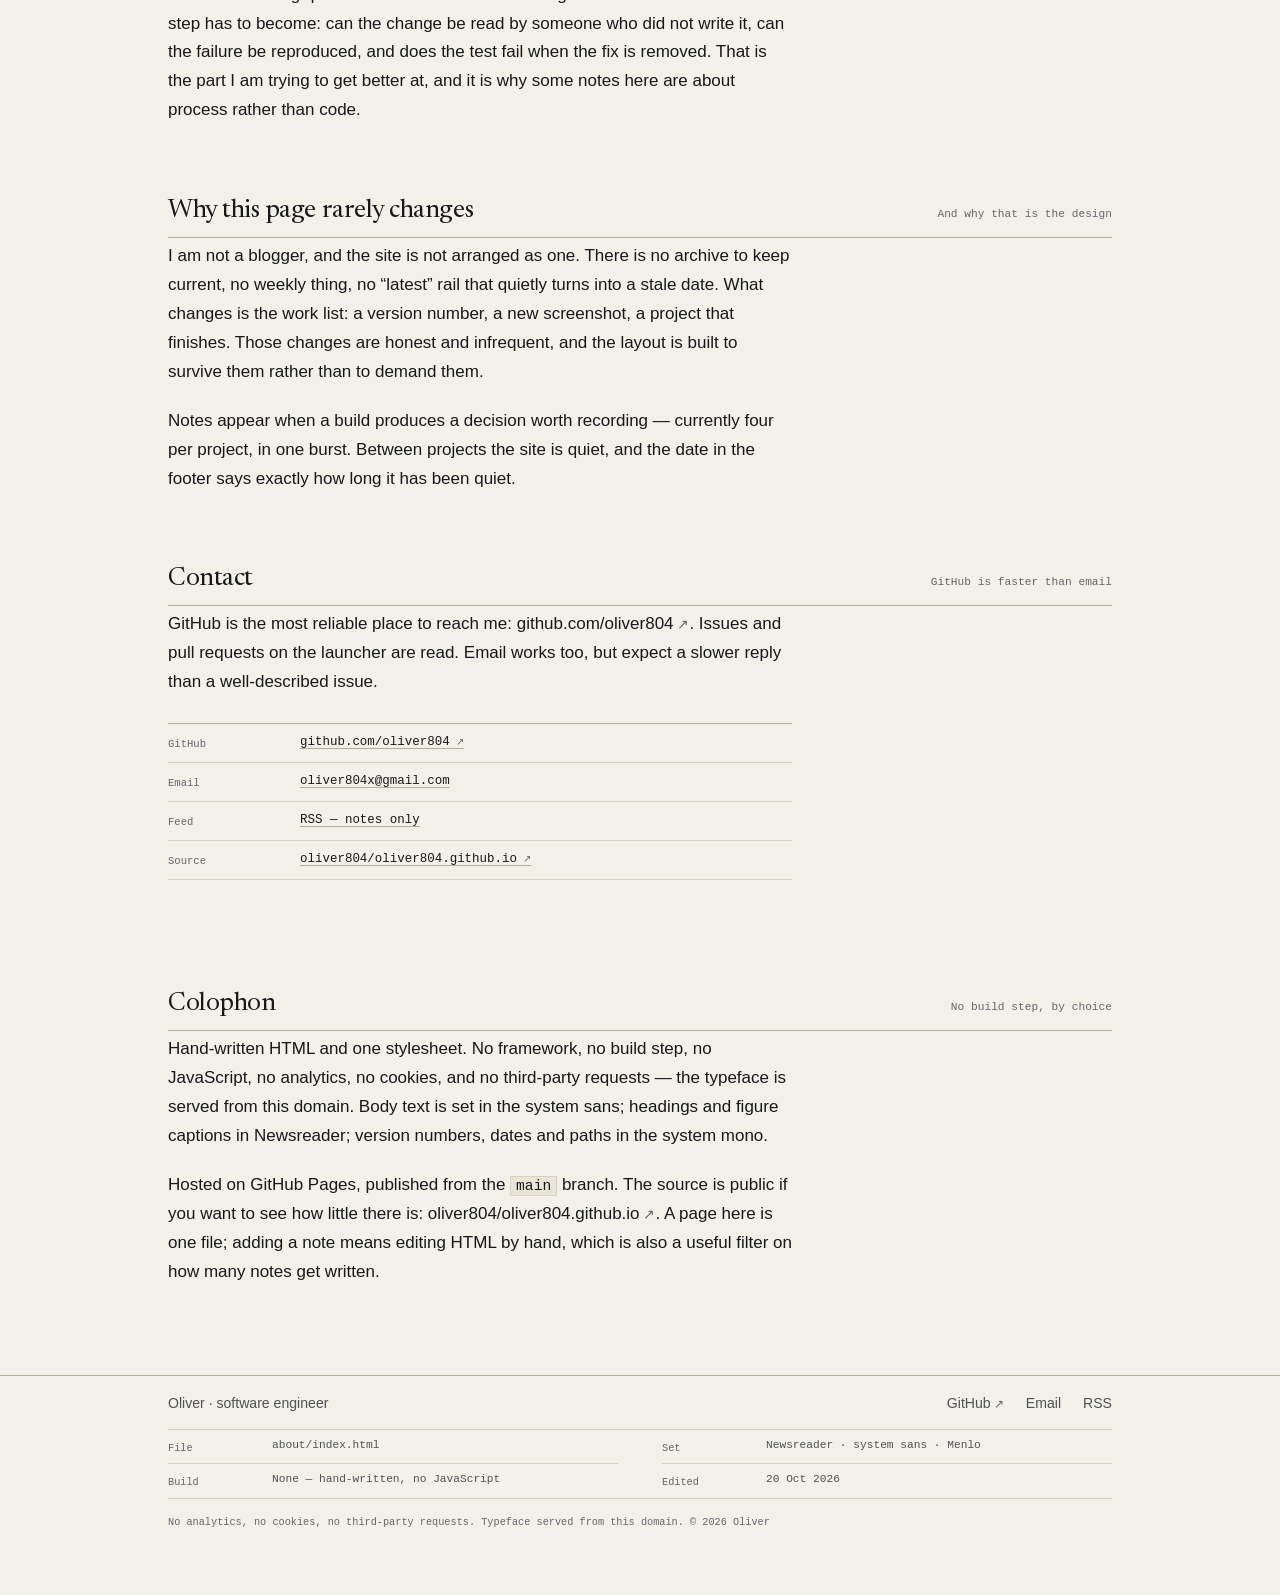
==== commit 2c747ed8: "Make the site project-first instead of publication-first The previous layout gave a project block an" ====
--- a/about/index.html
+++ b/about/index.html
@@ -4,10 +4,10 @@
 <meta charset="utf-8">
 <meta name="viewport" content="width=device-width, initial-scale=1">
 <title>About — Oliver’s Lab</title>
-<meta name="description" content="Why this site exists, what Oliver works on across Java services, data platforms and front-end code, and how AI-assisted development fits into the work.">
+<meta name="description" content="Why this site exists, what Oliver works on across Java services, data platforms and front-end code, how AI-assisted development fits into the work, and what the site is built with.">
 <link rel="canonical" href="https://oliver804.github.io/about/">
 <meta name="robots" content="index, follow, max-image-preview:large">
-<meta name="theme-color" content="#faf8f3">
+<meta name="theme-color" content="#f2f0e9">
 <meta property="og:type" content="website">
 <meta property="og:site_name" content="Oliver’s Lab">
 <meta property="og:title" content="About — Oliver’s Lab">
@@ -16,6 +16,26 @@
 <meta property="og:locale" content="en_US">
 <meta property="og:image" content="https://oliver804.github.io/assets/img/og-card.png">
 <meta name="twitter:card" content="summary_large_image">
+<meta name="author" content="Oliver">
+<meta property="og:image:alt" content="About — Oliver’s Lab">
+<meta name="twitter:title" content="About — Oliver’s Lab">
+<meta name="twitter:description" content="Why this site exists, what Oliver works on across Java services, data platforms and front-end code, and how AI-assisted development fits into the work.">
+<meta name="twitter:image" content="https://oliver804.github.io/assets/img/og-card.png">
+<meta name="twitter:image:alt" content="About — Oliver’s Lab">
+<script type="application/ld+json">
+{
+  "@context": "https://schema.org",
+  "@type": "AboutPage",
+  "@id": "https://oliver804.github.io/about/#about",
+  "url": "https://oliver804.github.io/about/",
+  "name": "About — Oliver’s Lab",
+  "description": "Why this site exists, what Oliver works on across Java services, data platforms and front-end code, and how AI-assisted development fits into the work.",
+  "inLanguage": "en",
+  "mainEntity": {
+    "@id": "https://oliver804.github.io/#person"
+  }
+}
+</script>
 <link rel="icon" href="/assets/img/favicon.svg" type="image/svg+xml">
 <link rel="alternate" type="application/rss+xml" title="Oliver’s Lab — notes" href="/feed.xml">
 <link rel="preload" href="/assets/fonts/newsreader-roman.woff2" as="font" type="font/woff2" crossorigin>
@@ -25,15 +45,15 @@
 
 <a class="skip" href="#main">Skip to content</a>
 
-<header class="site-header">
+<header class="site-head">
   <div class="wrap">
     <div class="masthead">
-      <a class="brand" href="/"><span class="brand-name">Oliver’s Lab</span></a>
-      <nav class="site-nav" aria-label="Primary">
-        <a href="/projects/">Projects</a>
-        <a href="/writing/">Writing</a>
+      <a class="brand" href="/">Oliver’s Lab</a>
+      <nav class="nav" aria-label="Primary">
+        <a href="/projects/">Work</a>
+        <a href="/writing/">Notes</a>
         <a href="/about/" aria-current="page">About</a>
-        <a class="nav-ext" href="https://github.com/oliver804">GitHub</a>
+        <a href="https://github.com/oliver804">GitHub</a>
       </nav>
     </div>
   </div>
@@ -43,99 +63,122 @@
 
   <div class="page-head">
     <div class="wrap">
-      <div class="railrow">
-        <div class="rail"><b>01</b>About</div>
-        <div>
-          <h1>A record of work, kept in public.</h1>
-          <p class="lede">Writing something down is the fastest way to find out whether it holds. This site is where that happens.</p>
-        </div>
-      </div>
+      <h1>About</h1>
+      <p class="lede">Writing something down is the fastest way to find out whether it holds. This site is where that happens — much more often for projects than for prose.</p>
     </div>
   </div>
 
-  <section class="section section--ruled">
+  <section class="sec">
     <div class="wrap">
-      <div class="railrow">
-        <div class="rail"><b>02</b>Why</div>
-        <div>
-          <div class="case">
-            <p>Most of what I learn while building software disappears within a month. The decision that took an afternoon, the reason a simpler approach failed, the check that turned out to catch the problem — all of it ends up in a closed tab or a commit message nobody reads twice. This site is the storage.</p>
-            <p>It is not a portfolio in the sense of a folder of screenshots. The site has three parts that feed each other: the project itself, the writing that came out of building it, and a short list of facts about both. The project is documented with its limits rather than its highlights. When the list grows, it will be because more things were finished, not because the page needed filling.</p>
-          </div>
-        </div>
+      <div class="case">
+        <p>Most of what I learn while building software disappears within a month. The decision that took an afternoon, the reason a simpler approach failed, the check that turned out to catch the problem — all of it ends up in a closed tab or a commit message nobody reads twice. This site is the storage.</p>
+        <p>It is not a portfolio in the sense of a folder of screenshots. The site has three parts that feed each other: the project itself, the writing that came out of building it, and a short list of facts about both. The project is documented with its limits rather than its highlights. When the list grows, it will be because more things were finished, not because the page needed filling.</p>
       </div>
     </div>
   </section>
 
-  <section class="section section--ruled">
+  <section class="sec">
     <div class="wrap">
-      <div class="railrow">
-        <div class="rail"><b>03</b>Work</div>
-        <div>
-          <div class="case">
-            <h2>What I work on</h2>
-            <p>Most of my work sits in the unglamorous middle of software. Java services and the integration between them; data pipelines and the modelling that keeps the numbers usable months later; React interfaces when something has to become a screen and no one else is going to build it.</p>
-            <p>The connecting thread is not a language or a framework. It is what happens after delivery: whether the system can still be understood by the person who operates it next, and whether the data coming out of it can still be trusted when a source changes shape without telling anyone.</p>
-
-            <h2>How I work</h2>
-            <p>I try to start from a specific annoyance rather than a technology. Projects that begin with “I want to try this tool” tend to end as demos; projects that begin with “this takes four steps and should take one” tend to end as something still in use a year later. Local Route Launcher started as the second kind.</p>
-            <p>I prefer the smallest change that answers the actual question, and I try to write the limitation down at the same moment as the feature. The two are much easier to remember together than apart.</p>
-
-            <h2>On AI-assisted development</h2>
-            <p>I use coding agents as part of the work, and I am careful about what that means in practice. They are good at producing a first version of something reviewable. They are bad at knowing when that first version is subtly wrong, and confident in proportion to how wrong it is.</p>
-            <p>So the interesting question is not what a model can generate. It is what the review step has to become: can the change be read by someone who did not write it, can the failure be reproduced, and does the test fail when the fix is removed. That is the part I am trying to get better at, and it is why some notes here are about process rather than code.</p>
-          </div>
-        </div>
+      <div class="sec-head">
+        <h2>What I work on</h2>
+        <p class="sec-note">Java, data, front end</p>
+      </div>
+      <div class="case">
+        <p>Most of my work sits in the unglamorous middle of software. Java services and the integration between them; data pipelines and the modelling that keeps the numbers usable months later; React interfaces when something has to become a screen and no one else is going to build it.</p>
+        <p>The connecting thread is not a language or a framework. It is what happens after delivery: whether the system can still be understood by the person who operates it next, and whether the data coming out of it can still be trusted when a source changes shape without telling anyone.</p>
       </div>
     </div>
   </section>
 
-  <section class="section section--ruled">
+  <section class="sec">
     <div class="wrap">
-      <div class="railrow">
-        <div class="rail"><b>04</b>Contact</div>
-        <div>
-          <div class="case">
-            <p>GitHub is the most reliable place to reach me: <a class="ext" href="https://github.com/oliver804">github.com/oliver804</a>. Issues and pull requests on the launcher are read. Email works too, but expect a slower reply than a well-described issue.</p>
-          </div>
-          <dl class="spec spec--spaced">
-            <div><dt>GitHub</dt><dd><a class="ext" href="https://github.com/oliver804">github.com/oliver804</a></dd></div>
-            <div><dt>Email</dt><dd><a href="mailto:oliver804x@gmail.com">oliver804x@gmail.com</a></dd></div>
-            <div><dt>Feed</dt><dd><a href="/feed.xml">RSS — writing only</a></dd></div>
-          </dl>
-        </div>
+      <div class="sec-head">
+        <h2>How I work</h2>
+        <p class="sec-note">Small changes, written limits</p>
+      </div>
+      <div class="case">
+        <p>I try to start from a specific annoyance rather than a technology. Projects that begin with “I want to try this tool” tend to end as demos; projects that begin with “this takes four steps and should take one” tend to end as something still in use a year later. Local Route Launcher started as the second kind.</p>
+        <p>I prefer the smallest change that answers the actual question, and I try to write the limitation down at the same moment as the feature. The two are much easier to remember together than apart.</p>
       </div>
     </div>
   </section>
 
-  <section class="section section--ruled">
+  <section class="sec">
     <div class="wrap">
-      <div class="railrow">
-        <div class="rail"><b>05</b>Colophon</div>
-        <div>
-          <div class="case">
-            <p>Hand-written HTML and one stylesheet. No framework, no build step, no JavaScript, no analytics, no cookies, and no third-party requests — the typeface is served from this domain. Body text is set in the system sans; headings and the notes are set in Newsreader.</p>
-            <p>Hosted on GitHub Pages. The source is public if you want to see how little there is: <a class="ext" href="https://github.com/oliver804/oliver804.github.io">oliver804/oliver804.github.io</a>.</p>
-          </div>
-        </div>
+      <div class="sec-head">
+        <h2>On AI-assisted development</h2>
+        <p class="sec-note">Review, not generation</p>
+      </div>
+      <div class="case">
+        <p>I use coding agents as part of the work, and I am careful about what that means in practice. They are good at producing a first version of something reviewable. They are bad at knowing when that first version is subtly wrong, and confident in proportion to how wrong it is.</p>
+        <p>So the interesting question is not what a model can generate. It is what the review step has to become: can the change be read by someone who did not write it, can the failure be reproduced, and does the test fail when the fix is removed. That is the part I am trying to get better at, and it is why some notes here are about process rather than code.</p>
+      </div>
+    </div>
+  </section>
+
+  <section class="sec">
+    <div class="wrap">
+      <div class="sec-head">
+        <h2>Why this page rarely changes</h2>
+        <p class="sec-note">And why that is the design</p>
+      </div>
+      <div class="case">
+        <p>I am not a blogger, and the site is not arranged as one. There is no archive to keep current, no weekly thing, no “latest” rail that quietly turns into a stale date. What changes is the work list: a version number, a new screenshot, a project that finishes. Those changes are honest and infrequent, and the layout is built to survive them rather than to demand them.</p>
+        <p>Notes appear when a build produces a decision worth recording — currently four per project, in one burst. Between projects the site is quiet, and the date in the footer says exactly how long it has been quiet.</p>
+      </div>
+    </div>
+  </section>
+
+  <section class="sec" id="contact">
+    <div class="wrap">
+      <div class="sec-head">
+        <h2>Contact</h2>
+        <p class="sec-note">GitHub is faster than email</p>
+      </div>
+      <div class="case">
+        <p>GitHub is the most reliable place to reach me: <a class="ext" href="https://github.com/oliver804">github.com/oliver804</a>. Issues and pull requests on the launcher are read. Email works too, but expect a slower reply than a well-described issue.</p>
+      </div>
+      <dl class="spec spec--spaced">
+        <div><dt>GitHub</dt><dd><a class="ext" href="https://github.com/oliver804">github.com/oliver804</a></dd></div>
+        <div><dt>Email</dt><dd><a href="mailto:oliver804x@gmail.com">oliver804x@gmail.com</a></dd></div>
+        <div><dt>Feed</dt><dd><a href="/feed.xml">RSS — notes only</a></dd></div>
+        <div><dt>Source</dt><dd><a class="ext" href="https://github.com/oliver804/oliver804.github.io">oliver804/oliver804.github.io</a></dd></div>
+      </dl>
+    </div>
+  </section>
+
+  <section class="sec" id="colophon">
+    <div class="wrap">
+      <div class="sec-head">
+        <h2>Colophon</h2>
+        <p class="sec-note">No build step, by choice</p>
+      </div>
+      <div class="case">
+        <p>Hand-written HTML and one stylesheet. No framework, no build step, no JavaScript, no analytics, no cookies, and no third-party requests — the typeface is served from this domain. Body text is set in the system sans; headings and figure captions in Newsreader; version numbers, dates and paths in the system mono.</p>
+        <p>Hosted on GitHub Pages, published from the <code>main</code> branch. The source is public if you want to see how little there is: <a class="ext" href="https://github.com/oliver804/oliver804.github.io">oliver804/oliver804.github.io</a>. A page here is one file; adding a note means editing HTML by hand, which is also a useful filter on how many notes get written.</p>
       </div>
     </div>
   </section>
 
 </main>
 
-<footer class="site-footer">
+<footer class="site-foot">
   <div class="wrap">
-    <div class="foot-top">
-      <p class="foot-id">A working record of projects built and lessons taken.</p>
-      <nav class="foot-nav" aria-label="Footer">
+    <div class="foot-nav">
+      <span>Oliver · software engineer</span>
+      <nav class="foot-links" aria-label="Footer">
         <a class="ext" href="https://github.com/oliver804">GitHub</a>
         <a href="mailto:oliver804x@gmail.com">Email</a>
         <a href="/feed.xml">RSS</a>
-        <a href="/writing/">Writing</a>
       </nav>
     </div>
-    <p class="colophon">Hand-written HTML and CSS. No analytics, no cookies, no build step. Typeface: Newsreader. © 2026 Oliver</p>
+    <dl class="tblock">
+      <div><dt>File</dt><dd>about/index.html</dd></div>
+      <div><dt>Set</dt><dd>Newsreader · system sans · Menlo</dd></div>
+      <div><dt>Build</dt><dd>None — hand-written, no JavaScript</dd></div>
+      <div><dt>Edited</dt><dd><time datetime="2026-10-20">20 Oct 2026</time></dd></div>
+    </dl>
+    <p class="colophon">No analytics, no cookies, no third-party requests. Typeface served from this domain. © 2026 Oliver</p>
   </div>
 </footer>
 
--- a/assets/css/style.css
+++ b/assets/css/style.css
@@ -2,8 +2,10 @@
 
 /* ==========================================================================
    Oliver's Lab — single stylesheet
-   Four patterns only: railrow / spec / fig / rows
-   No framework, no build step, no JavaScript.
+   A work record, not a magazine. Four patterns only:
+   record (a item of work in a numbered column), spec (data table),
+   fig (plate + numbered caption), list (one-line rows).
+   No framework, no build step, no JavaScript, no third-party requests.
    ========================================================================== */
 
 /* Self-hosted typeface. Latin subset, variable weight 200–600.
@@ -33,15 +35,15 @@
 :root {
   color-scheme: light;
 
-  --paper: #faf8f3;
-  --paper-2: #f2efe6;
-  --ink: #191b16;
-  --ink-2: #5f6457;
-  --ink-3: #6e7264;
-  --rule: #dad5c7;
-  --rule-2: #b9b4a4;
-  --pine: #1d5940;
-  --pine-soft: #e7ece3;
+  /* Paper, ink, and one annotation colour. Nothing else. */
+  --paper: #f2f0e9;
+  --paper-2: #e8e4d7;
+  --ink: #17181a;
+  --ink-2: #4e5154;
+  --ink-3: #63666a;
+  --rule: #d5d1c3;
+  --rule-2: #b2ad9c;
+  --mark: #9b3a25;
 
   --sans: -apple-system, BlinkMacSystemFont, "Segoe UI", "Helvetica Neue",
     "PingFang SC", "Hiragino Sans GB", "Microsoft YaHei", sans-serif;
@@ -50,11 +52,10 @@
   --mono: ui-monospace, SFMono-Regular, "SF Mono", Menlo, Consolas,
     "Liberation Mono", monospace;
 
-  --page: 1120px;
-  --gutter: clamp(20px, 5.4vw, 72px);
-  --rail: 148px;
-  --gap: clamp(24px, 3.6vw, 44px);
-  --section: clamp(56px, 8vw, 104px);
+  --page: 1064px;
+  --gutter: clamp(20px, 5vw, 60px);
+  --num: 56px;
+  --measure: 66ch;
 }
 
 *,
@@ -74,13 +75,13 @@
   color: var(--ink);
   font-family: var(--sans);
   font-size: 1.0625rem;
-  line-height: 1.66;
+  line-height: 1.62;
   -webkit-font-smoothing: antialiased;
   text-rendering: optimizeLegibility;
 }
 
 ::selection {
-  background: #e4e0d1;
+  background: #ddd8c6;
   color: var(--ink);
 }
 
@@ -96,90 +97,56 @@
 }
 
 :focus-visible {
-  outline: 2px solid var(--pine);
-  outline-offset: 4px;
-}
-
-/* ---------- type primitives ---------- */
-
-.display,
+  outline: 2px solid var(--mark);
+  outline-offset: 3px;
+}
+
+/* ---------- type ---------- */
+
 h1,
 h2,
 h3 {
   font-family: var(--serif);
   font-weight: 400;
   font-variation-settings: "opsz" 40;
-  letter-spacing: -0.015em;
+  letter-spacing: -0.018em;
   text-wrap: balance;
-}
-
-h1 {
-  font-size: clamp(2.55rem, 6.4vw, 4.45rem);
-  line-height: 0.99;
   margin: 0;
-  letter-spacing: -0.028em;
-}
-
-h2 {
-  font-size: clamp(1.7rem, 3.2vw, 2.4rem);
-  line-height: 1.08;
-  margin: 0;
-}
-
-h3 {
-  font-size: clamp(1.25rem, 2vw, 1.55rem);
-  line-height: 1.2;
-  margin: 0;
+}
+
+p {
+  margin: 0 0 1.2em;
+  text-wrap: pretty;
+}
+
+p:last-child {
+  margin-bottom: 0;
+}
+
+strong {
+  font-weight: 600;
 }
 
 em {
   font-style: italic;
 }
 
-p {
-  margin: 0 0 1.35em;
-}
-
-p:last-child {
-  margin-bottom: 0;
-}
-
-strong {
-  font-weight: 600;
-}
-
-.lede {
-  font-size: clamp(1.1rem, 1.5vw, 1.28rem);
-  line-height: 1.55;
+.small {
+  font-size: 0.9rem;
+  line-height: 1.6;
+  color: var(--ink-2);
   max-width: 58ch;
-  color: var(--ink);
-}
-
-.meta {
-  font-family: var(--mono);
-  font-size: 0.6875rem;
-  letter-spacing: 0.13em;
-  text-transform: uppercase;
-  color: var(--ink-3);
-  line-height: 1.6;
-}
-
-.meta--pine {
-  color: var(--pine);
-}
-
-.meta.meta--case,
-.entry-label.entry-label--case {
-  text-transform: none;
-  letter-spacing: 0.06em;
+}
+
+.mono {
+  font-family: var(--mono);
+  font-size: 0.7rem;
+  letter-spacing: 0.02em;
+  color: var(--ink-3);
 }
 
 .prose {
-  max-width: 66ch;
-}
-
-.prose p + p {
-  margin-top: 0;
+  max-width: var(--measure);
 }
 
 code {
@@ -187,7 +154,6 @@
   font-size: 0.86em;
   background: var(--paper-2);
   border: 1px solid var(--rule);
-  border-radius: 2px;
   padding: 1px 5px;
   white-space: nowrap;
 }
@@ -195,29 +161,25 @@
 /* ---------- links ---------- */
 
 .link,
-.prose a {
+.prose a,
+.article-body a {
   color: var(--ink);
   text-decoration: underline;
-  text-decoration-color: var(--rule-2);
+  text-decoration-color: var(--mark);
   text-decoration-thickness: 1px;
   text-underline-offset: 4px;
-  transition: color 120ms ease, text-decoration-color 120ms ease;
+  transition: color 120ms ease;
 }
 
 .link:hover,
-.prose a:hover {
-  color: var(--pine);
-  text-decoration-color: var(--pine);
-}
-
-.link--pine {
-  color: var(--pine);
-  text-decoration-color: color-mix(in srgb, var(--pine) 40%, transparent);
+.prose a:hover,
+.article-body a:hover {
+  color: var(--mark);
 }
 
 .ext::after {
   content: " ↗";
-  font-size: 0.9em;
+  font-size: 0.82em;
   color: var(--ink-3);
 }
 
@@ -230,33 +192,45 @@
   padding-inline: var(--gutter);
 }
 
-.section {
-  padding-block: var(--section);
-}
-
-.section--ruled {
-  border-top: 1px solid var(--rule);
-}
-
-.railrow {
-  display: grid;
-  gap: 12px;
-}
-
-.rail {
-  font-family: var(--mono);
-  font-size: 0.6875rem;
-  letter-spacing: 0.13em;
-  text-transform: uppercase;
-  color: var(--ink-3);
-  line-height: 1.5;
-}
-
-.rail b {
-  display: block;
-  color: var(--pine);
-  font-weight: 400;
-  margin-bottom: 2px;
+.sec {
+  padding-top: clamp(40px, 5.6vw, 72px);
+}
+
+.sec--work {
+  padding-top: clamp(44px, 5.4vw, 72px);
+  padding-bottom: clamp(20px, 3vw, 34px);
+}
+
+/* The first section after a page title does not need a second opening. */
+.page-head + .sec {
+  padding-top: clamp(22px, 2.8vw, 34px);
+}
+
+.sec--notes {
+  padding-top: clamp(36px, 4.4vw, 56px);
+}
+
+.sec-head {
+  display: flex;
+  align-items: baseline;
+  justify-content: space-between;
+  gap: 16px 28px;
+  padding-bottom: 12px;
+  border-bottom: 1px solid var(--rule-2);
+  margin-bottom: 4px;
+}
+
+.sec-head h2 {
+  font-size: clamp(1.35rem, 2.2vw, 1.6rem);
+  line-height: 1.1;
+}
+
+.sec-note {
+  font-family: var(--mono);
+  font-size: 0.7rem;
+  color: var(--ink-3);
+  margin: 0;
+  white-space: nowrap;
 }
 
 /* ---------- skip link ---------- */
@@ -278,275 +252,592 @@
   top: 12px;
 }
 
-/* ---------- header ---------- */
-
-.site-header {
-  padding-top: clamp(22px, 3vw, 34px);
+/* ---------- masthead ---------- */
+
+.site-head {
+  padding-top: clamp(20px, 3vw, 30px);
 }
 
 .masthead {
   display: flex;
-  align-items: flex-end;
+  align-items: baseline;
   justify-content: space-between;
-  gap: 24px;
-  padding-bottom: 16px;
+  gap: 18px 32px;
+  padding-bottom: 13px;
   border-bottom: 1px solid var(--rule-2);
 }
 
 .brand {
-  display: block;
-  min-width: 0;
-}
-
-.brand-name {
-  display: block;
   font-family: var(--serif);
-  font-size: clamp(1.34rem, 2.2vw, 1.62rem);
+  font-size: clamp(1.08rem, 1.7vw, 1.22rem);
   line-height: 1.1;
-  letter-spacing: -0.022em;
-}
-
-.site-nav {
+  letter-spacing: -0.014em;
+  white-space: nowrap;
+}
+
+.brand:hover {
+  color: var(--mark);
+}
+
+.nav {
   display: flex;
-  align-items: center;
-  gap: clamp(16px, 2.4vw, 28px);
-  font-family: var(--mono);
-  font-size: 0.6875rem;
-  letter-spacing: 0.12em;
-  text-transform: uppercase;
+  align-items: baseline;
+  gap: clamp(14px, 2.2vw, 24px);
+  font-size: 0.9rem;
+  color: var(--ink-2);
+}
+
+.nav a {
   padding-bottom: 2px;
-}
-
-.site-nav a {
-  color: var(--ink-2);
-  padding: 4px 0;
   border-bottom: 1px solid transparent;
+  white-space: nowrap;
   transition: color 120ms ease, border-color 120ms ease;
-  white-space: nowrap;
-}
-
-.site-nav a:hover {
+}
+
+.nav a:hover {
   color: var(--ink);
   border-bottom-color: var(--rule-2);
 }
 
-.site-nav a[aria-current="page"] {
-  color: var(--pine);
-  border-bottom-color: var(--pine);
-}
-
-.site-nav .nav-ext::after {
-  content: " ↗";
-  color: var(--ink-3);
-}
-
-/* ---------- hero ---------- */
-
-.hero {
-  padding-top: clamp(46px, 7vw, 88px);
-  padding-bottom: clamp(44px, 6vw, 76px);
-}
-
-.hero .eyebrow {
-  margin-bottom: clamp(18px, 2.6vw, 28px);
-}
-
-.hero h1 {
-  max-width: none;
-}
-
-.hero h1 em {
-  font-variation-settings: "opsz" 60;
-}
-
-.hero-deck {
-  margin-top: clamp(22px, 3vw, 32px);
-  max-width: 60ch;
-  font-size: clamp(1.06rem, 1.35vw, 1.18rem);
-  line-height: 1.62;
+.nav a[aria-current="page"] {
   color: var(--ink);
-}
-
-.hero-links {
-  margin-top: clamp(24px, 3.4vw, 34px);
+  border-bottom-color: var(--mark);
+}
+
+/* ---------- opening ---------- */
+
+.intro {
+  padding-top: clamp(38px, 6vw, 68px);
+  padding-bottom: clamp(6px, 1.4vw, 14px);
+}
+
+.intro h1 {
+  max-width: 27ch;
+  font-size: clamp(1.75rem, 3.5vw, 2.5rem);
+  line-height: 1.14;
+  letter-spacing: -0.024em;
+}
+
+.bio {
+  margin-top: clamp(18px, 2.4vw, 26px);
+  max-width: 62ch;
+  color: var(--ink-2);
+  font-size: 1.02rem;
+  line-height: 1.66;
+}
+
+.statusline {
   display: flex;
   flex-wrap: wrap;
-  gap: 10px 32px;
-  font-size: 0.95rem;
-}
-
-.status {
-  margin-top: clamp(30px, 4vw, 44px);
+  gap: 4px 26px;
+  margin-top: clamp(24px, 3.4vw, 36px);
+  padding-top: 11px;
+  border-top: 1px solid var(--rule);
+  font-family: var(--mono);
+  font-size: 0.7rem;
+  line-height: 1.7;
+  color: var(--ink-3);
+  max-width: none;
+}
+
+.statusline b {
+  font-weight: 400;
+  color: var(--mark);
+}
+
+/* ---------- work record ---------- */
+
+.work {
+  list-style: none;
+  margin: 0;
+  padding: 0;
+}
+
+.work-item {
+  display: grid;
+  grid-template-columns: 34px minmax(0, 1fr);
+  padding-block: clamp(30px, 4.2vw, 46px);
+  border-bottom: 1px solid var(--rule);
+}
+
+.work-item:last-child {
+  border-bottom: 0;
+}
+
+.work-num {
+  font-family: var(--mono);
+  font-size: 0.72rem;
+  color: var(--ink-3);
+  padding-top: 0.55em;
+  transition: color 120ms ease;
+}
+
+.work-item:hover .work-num {
+  color: var(--mark);
+}
+
+.work-main {
+  min-width: 0;
+}
+
+.work-top {
+  display: flex;
+  align-items: baseline;
+  justify-content: space-between;
+  gap: 12px 24px;
+}
+
+.work-name {
+  font-size: clamp(1.75rem, 3.9vw, 2.7rem);
+  line-height: 1.02;
+  letter-spacing: -0.028em;
+}
+
+.work-name a {
+  transition: color 120ms ease;
+}
+
+.work-name a:hover {
+  color: var(--mark);
+}
+
+.work-facts {
+  margin: 10px 0 0;
+  font-family: var(--mono);
+  font-size: 0.7rem;
+  line-height: 1.7;
+  color: var(--ink-3);
+}
+
+.work-copy {
+  margin-top: clamp(16px, 2vw, 22px);
+  max-width: 58ch;
+  color: var(--ink-2);
+}
+
+.work-copy p {
+  margin-bottom: 0.9em;
+}
+
+.work-links {
+  display: flex;
+  flex-wrap: wrap;
+  gap: 6px 22px;
+  margin: 20px 0 0;
+  font-size: 0.92rem;
+}
+
+.work-links a {
+  text-decoration: underline;
+  text-decoration-color: var(--mark);
+  text-decoration-thickness: 1px;
+  text-underline-offset: 4px;
+}
+
+.work-links a:hover {
+  color: var(--mark);
+}
+
+.work-links a.is-muted {
+  color: var(--ink-2);
+  text-decoration-color: var(--rule-2);
+}
+
+.work-links a.is-muted:hover {
+  color: var(--mark);
+  text-decoration-color: var(--mark);
+}
+
+.work-main--split {
+  display: grid;
+  gap: 26px;
+}
+
+.work-note {
+  margin-top: 22px;
+  padding-top: 16px;
+  border-top: 1px solid var(--rule);
+  font-size: 0.9rem;
+  line-height: 1.65;
+  color: var(--ink-3);
+  max-width: 62ch;
+}
+
+/* ---------- list of one-line rows ---------- */
+
+.notes {
+  list-style: none;
+  margin: 0;
+  padding: 0;
+}
+
+.notes li {
+  border-bottom: 1px solid var(--rule);
+}
+
+.notes a {
+  display: grid;
+  grid-template-columns: minmax(0, 1fr) auto;
+  align-items: baseline;
+  gap: 8px 24px;
+  padding: 14px 0 15px;
+}
+
+.note-title {
+  font-family: var(--serif);
+  font-size: 1.08rem;
+  line-height: 1.28;
+  letter-spacing: -0.012em;
+  transition: color 120ms ease;
+}
+
+.notes a:hover .note-title {
+  color: var(--mark);
+}
+
+.note-date {
+  font-family: var(--mono);
+  font-size: 0.68rem;
+  color: var(--ink-3);
+  white-space: nowrap;
+}
+
+.note-dek {
+  display: block;
+  grid-column: 1 / 2;
+  margin-top: 4px;
+  font-size: 0.94rem;
+  line-height: 1.6;
+  color: var(--ink-2);
+  max-width: 62ch;
+}
+
+.notes--roomy a {
+  padding-block: 20px 21px;
+}
+
+.notes--roomy .note-title {
+  font-size: clamp(1.12rem, 1.9vw, 1.3rem);
+}
+
+.notes-foot {
+  margin-top: 16px;
+}
+
+/* ---------- spec ---------- */
+
+.spec {
+  margin: 0 0 clamp(26px, 3.4vw, 38px);
+  border-top: 1px solid var(--rule-2);
+  max-width: var(--measure);
+}
+
+.spec > div {
+  display: grid;
+  grid-template-columns: 118px minmax(0, 1fr);
+  gap: 14px;
+  padding: 9px 0;
+  border-bottom: 1px solid var(--rule);
+}
+
+.spec dt {
+  font-family: var(--mono);
+  font-size: 0.66rem;
+  color: var(--ink-3);
+  padding-top: 3px;
+}
+
+.spec dd {
+  margin: 0;
+  font-family: var(--mono);
+  font-size: 0.78rem;
+  line-height: 1.6;
+  color: var(--ink);
+  overflow-wrap: break-word;
+}
+
+.spec dd a {
+  text-decoration: underline;
+  text-decoration-color: var(--rule-2);
+  text-underline-offset: 3px;
+}
+
+.spec dd a:hover {
+  color: var(--mark);
+  text-decoration-color: var(--mark);
+}
+
+.spec--spaced {
+  margin-top: 26px;
+}
+
+/* ---------- figures ---------- */
+
+.fig {
+  margin: 0;
+}
+
+.fig img {
+  width: 100%;
+  border: 1px solid var(--rule-2);
+  background: var(--paper-2);
+}
+
+.fig figcaption {
+  margin-top: 9px;
+  font-size: 0.76rem;
+  line-height: 1.5;
+  color: var(--ink-2);
+  max-width: 48ch;
+}
+
+.fig-n {
+  font-family: var(--mono);
+  font-size: 0.62rem;
+  color: var(--mark);
+  margin-right: 7px;
+}
+
+.figpair {
+  display: grid;
+  gap: clamp(18px, 2.4vw, 26px);
+  align-items: start;
+  margin-bottom: clamp(26px, 3.4vw, 38px);
+}
+
+/* ---------- page head (inner pages) ---------- */
+
+.page-head {
+  padding-top: clamp(34px, 5.4vw, 62px);
+  padding-bottom: clamp(14px, 2vw, 22px);
+}
+
+.page-head h1 {
+  font-size: clamp(1.95rem, 4.4vw, 3rem);
+  line-height: 1.04;
+  letter-spacing: -0.026em;
+  max-width: 24ch;
+}
+
+.page-head .mono {
+  margin-bottom: 12px;
+}
+
+.page-head .lede {
+  margin-top: 16px;
+}
+
+.lede {
+  font-size: clamp(1.02rem, 1.4vw, 1.1rem);
+  line-height: 1.62;
+  max-width: 58ch;
+  color: var(--ink-2);
+}
+
+/* ---------- long-form body ---------- */
+
+.case {
+  max-width: var(--measure);
+}
+
+.case h2 {
+  font-size: clamp(1.32rem, 2.3vw, 1.58rem);
+  margin: 2.2em 0 0.55em;
+}
+
+.case h2:first-child {
+  margin-top: 0;
+}
+
+.case p {
+  line-height: 1.7;
+}
+
+.case ul {
+  margin: 0 0 1.4em;
+  padding-left: 1.05em;
+}
+
+.case li {
+  margin-bottom: 0.55em;
+  color: var(--ink-2);
+  line-height: 1.65;
+}
+
+.case li::marker {
+  color: var(--rule-2);
+}
+
+.case li strong {
+  color: var(--ink);
+  font-weight: 600;
+}
+
+/* ---------- article ---------- */
+
+.article-head {
+  padding-top: clamp(34px, 5.4vw, 62px);
+  padding-bottom: clamp(20px, 2.6vw, 30px);
+}
+
+.kicker {
+  font-family: var(--mono);
+  font-size: 0.7rem;
+  color: var(--ink-3);
+  margin: 0 0 14px;
+}
+
+.kicker a {
+  text-decoration: underline;
+  text-decoration-color: var(--rule-2);
+  text-underline-offset: 3px;
+}
+
+.kicker a:hover {
+  color: var(--mark);
+}
+
+.article-head h1 {
+  font-size: clamp(1.7rem, 3.6vw, 2.5rem);
+  line-height: 1.07;
+  letter-spacing: -0.026em;
+  max-width: 28ch;
+}
+
+.article-meta {
+  margin-top: 18px;
+  font-family: var(--mono);
+  font-size: 0.7rem;
+  color: var(--ink-3);
+}
+
+.article-meta span + span::before {
+  content: " · ";
+  color: var(--rule-2);
+  white-space: pre;
+}
+
+.article-body {
+  max-width: var(--measure);
+  font-size: 1.0625rem;
+  line-height: 1.7;
+}
+
+.article-body > p:first-child {
+  font-size: 1.14rem;
+  line-height: 1.6;
+  color: var(--ink);
+}
+
+.article-body h2 {
+  font-size: clamp(1.32rem, 2.3vw, 1.58rem);
+  margin: 2.2em 0 0.55em;
+}
+
+.article-body h3 {
+  font-size: 1.08rem;
+  margin: 1.9em 0 0.5em;
+}
+
+.article-body ul,
+.article-body ol {
+  margin: 0 0 1.3em;
+  padding-left: 1.15em;
+}
+
+.article-body li {
+  margin-bottom: 0.5em;
+}
+
+.article-body li::marker {
+  color: var(--rule-2);
+}
+
+.article-body blockquote {
+  margin: 1.9em 0;
+  padding: 2px 0 2px 20px;
+  border-left: 2px solid var(--mark);
+  color: var(--ink-2);
+  font-family: var(--serif);
+  font-size: 1.16rem;
+  line-height: 1.5;
+}
+
+.article-body blockquote p {
+  margin-bottom: 0.55em;
+}
+
+.article-body pre {
+  margin: 0 0 1.4em;
+  padding: 15px 17px;
+  overflow-x: auto;
+  background: var(--paper-2);
+  border: 1px solid var(--rule);
+}
+
+.article-body pre code {
+  background: none;
+  border: 0;
+  padding: 0;
+  font-size: 0.8rem;
+  line-height: 1.65;
+}
+
+.article-body hr {
+  border: 0;
+  border-top: 1px solid var(--rule);
+  margin: 2.3em 0;
+}
+
+.article-body small {
+  font-size: 0.86rem;
+  line-height: 1.6;
+  color: var(--ink-3);
+}
+
+.article-next {
+  max-width: var(--measure);
+  margin-top: clamp(28px, 3.6vw, 40px);
+  padding-top: 14px;
+  border-top: 1px solid var(--rule-2);
+}
+
+.article-next .mono {
+  display: block;
+  margin-bottom: 7px;
+}
+
+.article-next a {
+  font-family: var(--serif);
+  font-size: clamp(1.1rem, 1.8vw, 1.3rem);
+  line-height: 1.25;
+  letter-spacing: -0.012em;
+  text-decoration: underline;
+  text-decoration-color: var(--rule-2);
+  text-underline-offset: 5px;
+}
+
+.article-next a:hover {
+  color: var(--mark);
+  text-decoration-color: var(--mark);
+}
+
+.article-foot {
+  margin-top: clamp(30px, 3.8vw, 44px);
   padding-top: 14px;
   border-top: 1px solid var(--rule);
   display: flex;
   flex-wrap: wrap;
-  gap: 6px 22px;
-  font-family: var(--mono);
-  font-size: 0.6875rem;
-  letter-spacing: 0.06em;
-  color: var(--ink-3);
-}
-
-.status .dot {
-  color: var(--pine);
-}
-
-/* ---------- section head ---------- */
-
-.section-head {
-  display: flex;
-  align-items: baseline;
   justify-content: space-between;
-  gap: 20px;
-  margin-bottom: clamp(26px, 3.4vw, 40px);
-}
-
-.section-head .meta {
-  padding-bottom: 4px;
-}
-
-/* ---------- project block ---------- */
-
-.project-title {
-  font-size: clamp(1.85rem, 3.4vw, 2.5rem);
-  line-height: 1.06;
-  margin: 10px 0 14px;
-}
-
-.project-lede {
-  max-width: 60ch;
-  margin-bottom: clamp(26px, 3vw, 36px);
-}
-
-.project-facts {
-  margin-bottom: clamp(28px, 3.4vw, 40px);
-}
-
-.plain {
-  margin: 0 0 clamp(26px, 3vw, 34px);
-  padding: 0;
-  list-style: none;
-  max-width: 66ch;
-}
-
-.plain li {
-  position: relative;
-  padding-left: 22px;
-  margin-bottom: 12px;
-  color: var(--ink-2);
-}
-
-.plain li:last-child {
-  margin-bottom: 0;
-}
-
-.plain li::before {
-  content: "—";
-  position: absolute;
-  left: 0;
-  top: 0;
-  color: var(--rule-2);
-}
-
-.plain strong {
-  color: var(--ink);
-  font-weight: 500;
-}
-
-/* ---------- spec (datasheet) ---------- */
-
-.spec {
-  margin: 0 0 clamp(30px, 4vw, 44px);
-  border-top: 1px solid var(--rule-2);
-  max-width: 66ch;
-}
-
-.spec > div {
-  display: grid;
-  grid-template-columns: 116px minmax(0, 1fr);
-  gap: 16px;
-  padding: 9px 0;
-  border-bottom: 1px solid var(--rule);
-}
-
-.spec dt {
-  font-family: var(--mono);
-  font-size: 0.625rem;
-  letter-spacing: 0.1em;
-  text-transform: uppercase;
-  color: var(--ink-3);
-  padding-top: 3px;
-}
-
-.spec dd {
-  margin: 0;
-  font-family: var(--mono);
-  font-size: 0.8125rem;
-  line-height: 1.55;
-  color: var(--ink);
-  overflow-wrap: break-word;
-}
-
-.spec dd a {
-  text-decoration: underline;
-  text-decoration-color: var(--rule-2);
-  text-underline-offset: 3px;
-}
-
-.spec dd a:hover {
-  color: var(--pine);
-  text-decoration-color: var(--pine);
-}
-
-.spec--spaced {
-  margin-top: 32px;
-}
-
-/* ---------- figures ---------- */
-
-.figpair {
-  display: grid;
-  gap: clamp(20px, 2.6vw, 28px);
-  align-items: start;
-  margin-bottom: clamp(30px, 4vw, 44px);
-}
-
-.fig {
-  margin: 0;
-}
-
-.fig--lead {
-  max-width: 620px;
-  margin-bottom: clamp(30px, 4vw, 44px);
-}
-
-.fig--lead figcaption {
-  max-width: 52ch;
-}
-
-.fig img {
-  width: 100%;
-  border: 1px solid var(--rule-2);
-  background: var(--paper-2);
-  border-radius: 2px;
-}
-
-.fig figcaption {
-  margin-top: 10px;
-  font-size: 0.78rem;
-  line-height: 1.5;
-  color: var(--ink-2);
-  max-width: 46ch;
-}
-
-.fig-n {
-  font-family: var(--mono);
-  font-size: 0.625rem;
-  letter-spacing: 0.1em;
-  text-transform: uppercase;
-  color: var(--pine);
-  margin-right: 8px;
+  gap: 10px 24px;
+  font-family: var(--mono);
+  font-size: 0.7rem;
+  color: var(--ink-2);
+  max-width: var(--measure);
+}
+
+.article-foot a:hover {
+  color: var(--mark);
 }
 
 /* ---------- actions ---------- */
@@ -554,548 +845,182 @@
 .actions {
   display: flex;
   flex-wrap: wrap;
-  gap: 10px 30px;
-  font-family: var(--mono);
-  font-size: 0.6875rem;
-  letter-spacing: 0.11em;
-  text-transform: uppercase;
+  gap: 8px 24px;
+  margin-top: 26px;
+  font-size: 0.92rem;
 }
 
 .actions a {
-  color: var(--pine);
-  border-bottom: 1px solid color-mix(in srgb, var(--pine) 35%, transparent);
-  padding-bottom: 3px;
-  transition: border-color 120ms ease;
+  text-decoration: underline;
+  text-decoration-color: var(--mark);
+  text-underline-offset: 4px;
 }
 
 .actions a:hover {
-  border-bottom-color: var(--pine);
+  color: var(--mark);
 }
 
 .actions a.is-muted {
   color: var(--ink-2);
-  border-bottom-color: var(--rule-2);
-}
-
-/* ---------- rows (replaces card grids) ---------- */
-
-.rows {
-  margin: 0;
-  border-bottom: 1px solid var(--rule);
-  max-width: 78ch;
-}
-
-.rows > div {
-  display: grid;
-  gap: 8px;
-  padding: 20px 0 22px;
-  border-top: 1px solid var(--rule);
-}
-
-.rows dt {
-  font-family: var(--serif);
-  font-size: clamp(1.15rem, 1.7vw, 1.32rem);
-  line-height: 1.25;
-  letter-spacing: -0.01em;
-}
-
-.rows dd {
-  margin: 0;
-  color: var(--ink-2);
-  font-size: 0.98rem;
-  line-height: 1.6;
-  max-width: 62ch;
-}
-
-/* ---------- note list ---------- */
-
-.entries {
-  border-bottom: 1px solid var(--rule);
-}
-
-.entry {
-  display: grid;
-  gap: 6px;
-  padding: 22px 0 24px;
-  border-top: 1px solid var(--rule);
-  transition: background-color 120ms ease;
-}
-
-.entry-label {
-  font-family: var(--mono);
-  font-size: 0.625rem;
-  letter-spacing: 0.11em;
-  text-transform: uppercase;
-  color: var(--ink-3);
-}
-
-.entry-title {
-  text-wrap: balance;
-  font-family: var(--serif);
-  font-size: clamp(1.2rem, 2.1vw, 1.45rem);
-  line-height: 1.22;
-  letter-spacing: -0.015em;
-  max-width: 40ch;
-}
-
-.entry:hover .entry-title {
-  color: var(--pine);
-}
-
-.entry-dek {
-  color: var(--ink-2);
-  font-size: 0.95rem;
-  line-height: 1.6;
-  max-width: 62ch;
-}
-
-.rows + .prose {
-  margin-top: 28px;
-}
-
-.entry-next {
-  margin: 26px 0 0;
-  color: var(--ink-3);
-  font-size: 0.92rem;
-  line-height: 1.6;
-  max-width: 62ch;
-}
-
-/* ---------- related lists ---------- */
-
-.related {
-  margin-top: clamp(36px, 4vw, 52px);
-  padding-top: 22px;
+  text-decoration-color: var(--rule-2);
+}
+
+.actions a.is-muted:hover {
+  color: var(--mark);
+  text-decoration-color: var(--mark);
+}
+
+/* ---------- footer: drawing title block ---------- */
+
+.site-foot {
+  margin-top: clamp(48px, 7vw, 88px);
   border-top: 1px solid var(--rule-2);
-}
-
-.related .meta {
-  margin-bottom: 6px;
-}
-
-.entries--tight .entry {
-  padding: 14px 0 15px;
-  row-gap: 3px;
-}
-
-.entries--tight .entry-title {
-  font-size: clamp(1.02rem, 1.6vw, 1.12rem);
-  line-height: 1.3;
-  max-width: 48ch;
-}
-
-@media (min-width: 900px) {
-  .entries--tight .entry-label {
-    padding-top: 4px;
-  }
-}
-
-/* ---------- read next ---------- */
-
-.article-next {
-  max-width: 66ch;
-  margin-top: clamp(30px, 4vw, 46px);
-  padding-top: 16px;
-  border-top: 1px solid var(--rule);
-}
-
-.article-next .meta {
-  margin-bottom: 8px;
-}
-
-.article-next a {
-  font-family: var(--serif);
-  font-size: clamp(1.15rem, 1.9vw, 1.4rem);
-  line-height: 1.25;
-  letter-spacing: -0.012em;
-  text-decoration: underline;
-  text-decoration-color: var(--rule-2);
-  text-decoration-thickness: 1px;
-  text-underline-offset: 5px;
-  transition: color 120ms ease, text-decoration-color 120ms ease;
-}
-
-.article-next a:hover {
-  color: var(--pine);
-  text-decoration-color: var(--pine);
-}
-
-/* ---------- footer ---------- */
-
-.site-footer {
-  border-top: 1px solid var(--rule-2);
-  margin-top: var(--section);
-  padding-block: 30px 52px;
-}
-
-.foot-top {
+  padding-bottom: clamp(42px, 6vw, 64px);
+}
+
+.foot-nav {
   display: flex;
   flex-wrap: wrap;
   justify-content: space-between;
-  gap: 14px 32px;
-  align-items: baseline;
-}
-
-.foot-id {
-  font-family: var(--serif);
-  font-size: 1.02rem;
-  letter-spacing: -0.01em;
-}
-
-.foot-nav {
+  gap: 10px 28px;
+  padding: 16px 0 14px;
+  border-bottom: 1px solid var(--rule);
+  font-size: 0.88rem;
+  color: var(--ink-2);
+}
+
+.foot-nav a:hover {
+  color: var(--mark);
+}
+
+.foot-links {
   display: flex;
   flex-wrap: wrap;
-  gap: 8px 24px;
-  font-family: var(--mono);
-  font-size: 0.6875rem;
-  letter-spacing: 0.1em;
-  text-transform: uppercase;
-  color: var(--ink-2);
-}
-
-.foot-nav a:hover {
-  color: var(--pine);
+  gap: 8px 22px;
+}
+
+.tblock {
+  display: grid;
+  grid-template-columns: minmax(0, 1fr);
+  margin: 0;
+  border-bottom: 1px solid var(--rule);
+}
+
+.tblock > div {
+  display: grid;
+  grid-template-columns: 92px minmax(0, 1fr);
+  gap: 12px;
+  padding: 7px 0;
+  border-top: 1px solid var(--rule);
+}
+
+.tblock > div:first-child {
+  border-top: 0;
+}
+
+.tblock dt {
+  font-family: var(--mono);
+  font-size: 0.64rem;
+  color: var(--ink-3);
+  padding-top: 3px;
+}
+
+.tblock dd {
+  margin: 0;
+  font-family: var(--mono);
+  font-size: 0.7rem;
+  line-height: 1.6;
+  color: var(--ink-2);
 }
 
 .colophon {
-  margin: 22px 0 0;
-  padding-top: 14px;
-  border-top: 1px solid var(--rule);
-  font-family: var(--mono);
-  font-size: 0.625rem;
-  letter-spacing: 0.05em;
+  margin-top: 14px;
+  font-family: var(--mono);
+  font-size: 0.64rem;
   line-height: 1.8;
   color: var(--ink-3);
 }
 
-/* ---------- article ---------- */
-
-.article-head {
-  padding-top: clamp(38px, 6vw, 68px);
-  padding-bottom: clamp(24px, 3vw, 34px);
-}
-
-.article-head h1 {
-  font-size: clamp(2rem, 4.6vw, 3.05rem);
-  line-height: 1.05;
-  max-width: 24ch;
-  margin-bottom: 20px;
-}
-
-.article-meta {
-  display: flex;
-  flex-wrap: wrap;
-  gap: 6px 0;
-  font-family: var(--mono);
-  font-size: 0.6875rem;
-  letter-spacing: 0.1em;
-  text-transform: uppercase;
-  color: var(--ink-3);
-}
-
-.article-meta span + span::before {
-  content: "·";
-  margin: 0 14px;
-  color: var(--rule-2);
-}
-
-.article {
-  padding-bottom: clamp(40px, 5vw, 64px);
-}
-
-.article-body {
-  max-width: 66ch;
-  font-size: 1.0625rem;
-  line-height: 1.72;
-}
-
-.article-body > p:first-child {
-  font-size: 1.15rem;
-  line-height: 1.6;
-  color: var(--ink);
-}
-
-.article-body h2 {
-  font-size: clamp(1.4rem, 2.4vw, 1.75rem);
-  margin: 2.1em 0 0.7em;
-}
-
-.article-body h3 {
-  font-size: 1.15rem;
-  margin: 1.9em 0 0.6em;
-}
-
-.article-body ul,
-.article-body ol {
-  margin: 0 0 1.35em;
-  padding-left: 1.25em;
-}
-
-.article-body li {
-  margin-bottom: 0.5em;
-}
-
-.article-body li::marker {
-  color: var(--ink-3);
-}
-
-.article-body blockquote {
-  margin: 1.9em 0;
-  padding: 2px 0 2px 22px;
-  border-left: 2px solid var(--pine);
-  color: var(--ink-2);
-  font-family: var(--serif);
-  font-size: 1.18rem;
-  line-height: 1.55;
-}
-
-.article-body blockquote p {
-  margin-bottom: 0.6em;
-}
-
-.article-body pre {
-  margin: 0 0 1.5em;
-  padding: 16px 18px;
-  overflow-x: auto;
-  background: var(--paper-2);
-  border: 1px solid var(--rule);
-  border-radius: 2px;
-}
-
-.article-body pre code {
-  background: none;
-  border: 0;
-  padding: 0;
-  font-size: 0.8125rem;
-  line-height: 1.65;
-}
-
-.article-body hr {
-  border: 0;
-  border-top: 1px solid var(--rule);
-  margin: 2.4em 0;
-}
-
-.article-foot {
-  margin-top: clamp(32px, 4vw, 48px);
-  padding-top: 18px;
-  border-top: 1px solid var(--rule);
-  display: flex;
-  flex-wrap: wrap;
-  justify-content: space-between;
-  gap: 14px 24px;
-  font-family: var(--mono);
-  font-size: 0.6875rem;
-  letter-spacing: 0.1em;
-  text-transform: uppercase;
-  color: var(--ink-2);
-}
-
-.article-foot a:hover {
-  color: var(--pine);
-}
-
-/* ---------- page head (inner pages) ---------- */
-
-.page-head {
-  padding-top: clamp(38px, 6vw, 68px);
-  padding-bottom: clamp(26px, 3.4vw, 40px);
-}
-
-.page-head h1 {
-  font-size: clamp(2.1rem, 5vw, 3.4rem);
-  line-height: 1.02;
-  margin-bottom: 20px;
-  max-width: 22ch;
-}
-
-.page-head .lede {
-  max-width: 56ch;
-  color: var(--ink-2);
-}
-
-.page-head .meta + h1 {
-  margin-top: 12px;
-}
-
-/* ---------- case study body ---------- */
-
-.case {
-  max-width: 66ch;
-}
-
-.case p {
-  line-height: 1.72;
-}
-
-.case h2 {
-  font-size: clamp(1.32rem, 2.2vw, 1.6rem);
-  margin: 2.2em 0 0.6em;
-}
-
-.case h2:first-child {
-  margin-top: 0;
-}
-
-.case ul {
-  margin: 0 0 1.4em;
-  padding-left: 1.15em;
-}
-
-.case li {
-  margin-bottom: 0.55em;
-  color: var(--ink-2);
-}
-
-.case li::marker {
-  color: var(--rule-2);
-}
-
-.case li strong {
-  color: var(--ink);
-  font-weight: 600;
-}
-
-.actions--spaced {
-  margin-top: 38px;
-}
-
 /* ---------- 404 ---------- */
 
 .notfound {
-  min-height: 62vh;
-  display: flex;
-  flex-direction: column;
-  justify-content: center;
-  padding-block: clamp(60px, 12vw, 120px);
-}
-
-.notfound .code {
-  font-family: var(--mono);
-  font-size: 0.6875rem;
-  letter-spacing: 0.16em;
-  text-transform: uppercase;
-  color: var(--pine);
-  margin-bottom: 18px;
+  padding-block: clamp(64px, 11vw, 130px);
+  max-width: 46ch;
+}
+
+.notfound .kicker {
+  color: var(--mark);
 }
 
 .notfound h1 {
-  font-size: clamp(2.2rem, 5.6vw, 3.8rem);
-  max-width: 20ch;
-  margin-bottom: 18px;
+  font-size: clamp(1.9rem, 4.4vw, 2.8rem);
+  line-height: 1.06;
+  margin-bottom: 16px;
 }
 
 .notfound p {
   color: var(--ink-2);
-  max-width: 46ch;
-  margin-bottom: 28px;
+  max-width: 44ch;
+  margin-bottom: 22px;
 }
 
 /* ---------- responsive ---------- */
 
-@media (min-width: 900px) {
-  .railrow {
-    grid-template-columns: var(--rail) minmax(0, 1fr);
-    column-gap: var(--gap);
-  }
-
-  .rail {
-    border-right: 1px solid var(--rule);
-    padding-right: 24px;
-  }
-
-  .hero .rail {
-    padding-top: 6px;
+@media (min-width: 760px) {
+  .work-item {
+    grid-template-columns: var(--num) minmax(0, 1fr);
+  }
+
+  .work-main--split {
+    grid-template-columns: minmax(0, 1fr) 286px;
+    gap: 44px;
+    align-items: start;
   }
 
   .figpair {
-    grid-template-columns: 1.12fr 0.88fr;
-  }
-
-  .rows > div {
-    grid-template-columns: minmax(0, 280px) minmax(0, 1fr);
-    column-gap: 36px;
-    align-items: baseline;
-  }
-
-  .entry {
-    grid-template-columns: 148px minmax(0, 1fr);
-    column-gap: 32px;
-    row-gap: 8px;
-  }
-
-  .entry--stack {
-    grid-template-columns: minmax(0, 1fr);
-  }
-
-  .entry--stack .entry-label {
-    grid-row: auto;
-    padding-top: 0;
-  }
-
-  .entry--stack .entry-title {
-    max-width: 34ch;
-  }
-
-  .entry-label {
-    padding-top: 6px;
-    grid-row: span 2;
-  }
-}
-
-@media (max-width: 899px) {
-  .rail {
-    display: flex;
-    gap: 8px;
-    align-items: baseline;
-    padding-bottom: 2px;
-  }
-
-  .rail b {
-    display: inline;
-    margin: 0;
-  }
-
-  .rail b::after {
-    content: " /";
-    color: var(--rule-2);
-    margin-left: 2px;
-  }
-
-  .hero h1 {
-    max-width: 100%;
-  }
-}
-
-@media (max-width: 700px) {
-  .section-head {
-    display: block;
-  }
-
-  .section-head .meta {
-    margin-top: 10px;
-    padding-bottom: 0;
+    grid-template-columns: 1.1fr 0.9fr;
+  }
+
+  .tblock {
+    grid-template-columns: repeat(2, minmax(0, 1fr));
+    column-gap: 44px;
+  }
+
+  .tblock > div:nth-child(2) {
+    border-top: 0;
   }
 }
 
 @media (max-width: 620px) {
   .masthead {
+    flex-direction: column;
     align-items: flex-start;
+    gap: 12px;
+  }
+
+  .nav {
+    flex-wrap: wrap;
+  }
+
+  .sec-head {
     flex-direction: column;
-    gap: 14px;
-  }
-
-  .site-nav {
-    gap: 18px;
-    flex-wrap: wrap;
+    gap: 6px;
+  }
+
+  .sec-note {
+    white-space: normal;
+  }
+
+  .work-top {
+    display: block;
   }
 
   .spec > div {
     grid-template-columns: 96px minmax(0, 1fr);
-    gap: 12px;
-  }
-
-  .foot-top {
+    gap: 10px;
+  }
+
+  .foot-nav {
     flex-direction: column;
   }
 }
@@ -1116,10 +1041,11 @@
 }
 
 @media print {
-  .site-header,
-  .site-footer,
+  .site-head,
+  .site-foot,
   .article-foot,
-  .skip {
+  .skip,
+  .statusline {
     display: none;
   }
 
@@ -1128,7 +1054,8 @@
     font-size: 11pt;
   }
 
-  .article-body {
+  .article-body,
+  .case {
     max-width: none;
   }
 }
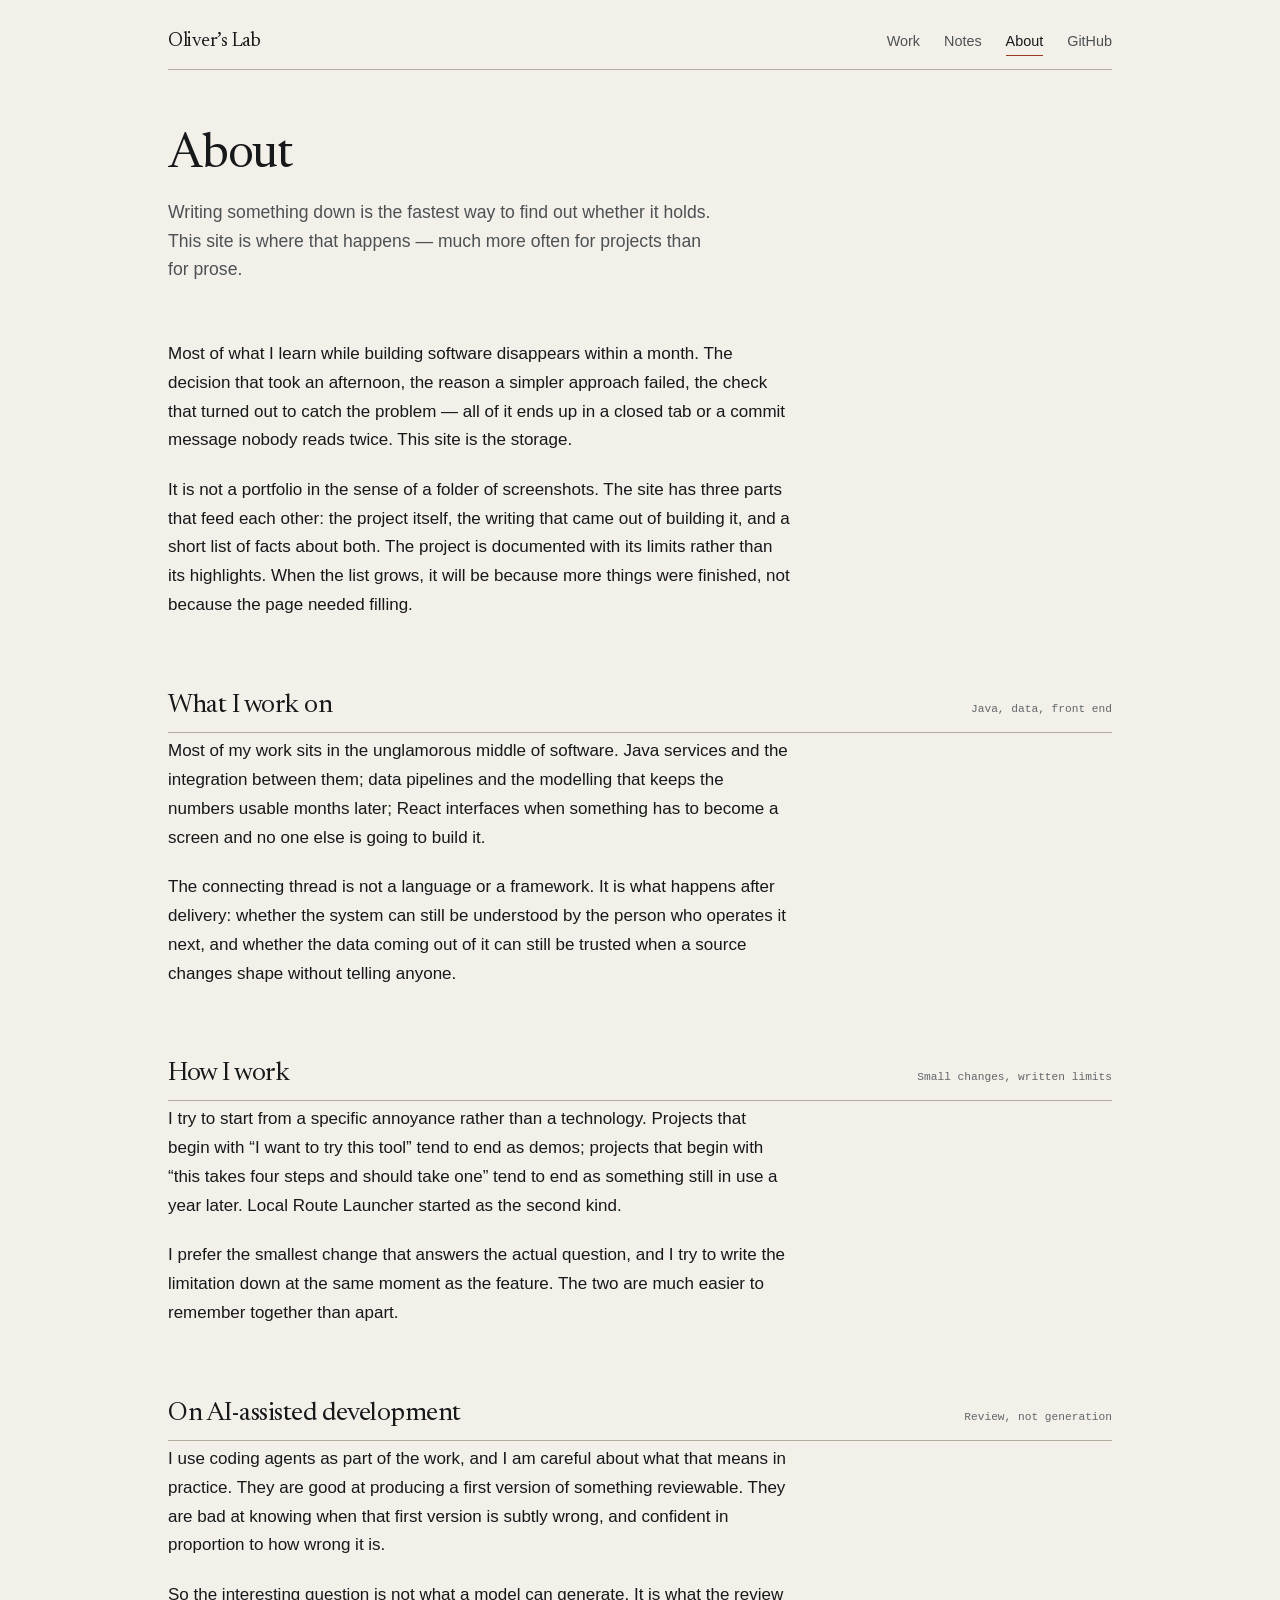
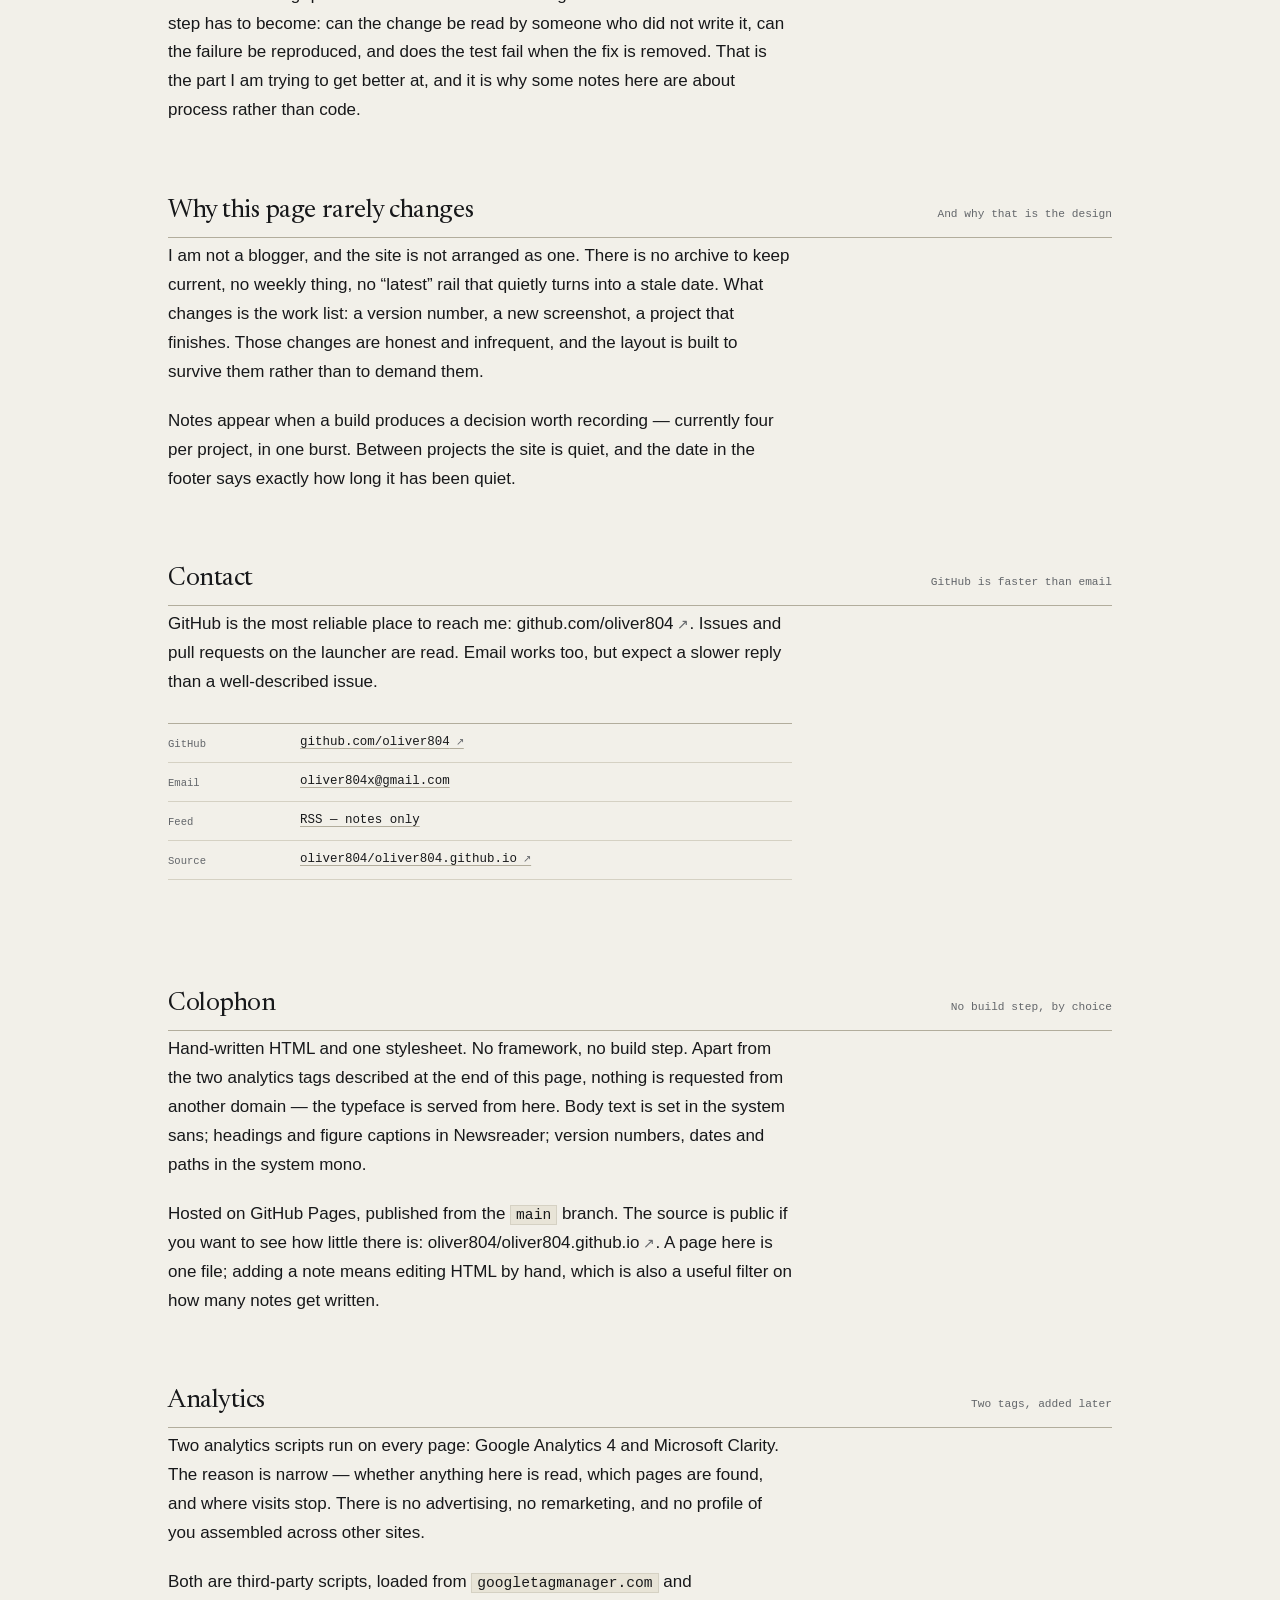
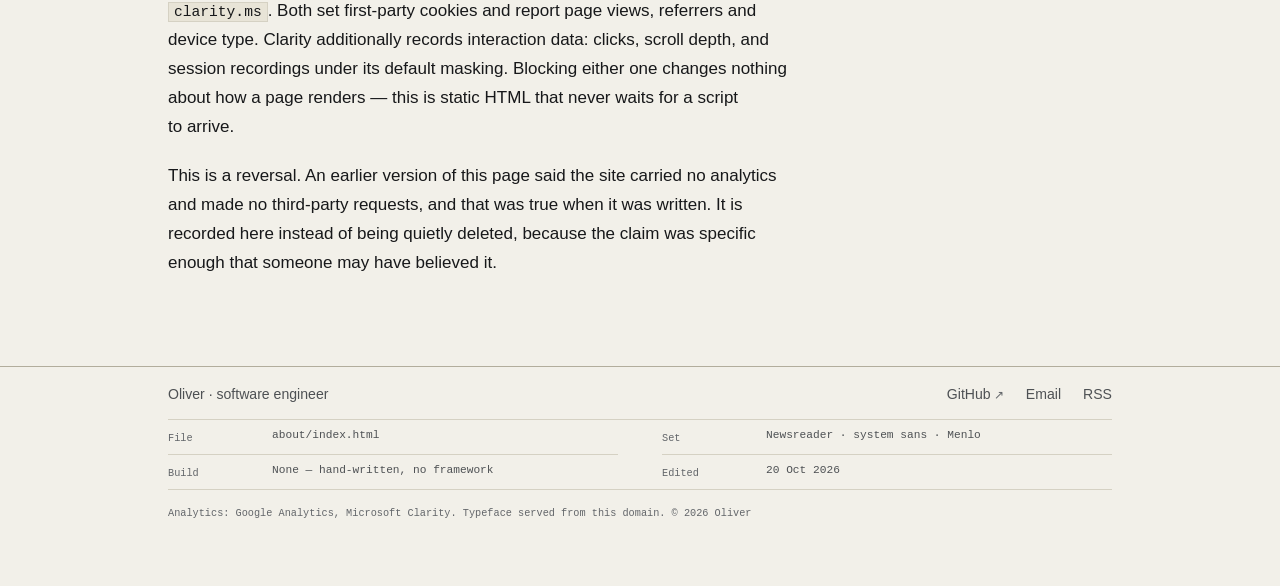
==== commit f6e64134: "Add Google Analytics 4 and Microsoft Clarity, and correct what the site says about itself The site p" ====
--- a/about/index.html
+++ b/about/index.html
@@ -40,6 +40,21 @@
 <link rel="alternate" type="application/rss+xml" title="Oliver’s Lab — notes" href="/feed.xml">
 <link rel="preload" href="/assets/fonts/newsreader-roman.woff2" as="font" type="font/woff2" crossorigin>
 <link rel="stylesheet" href="/assets/css/style.css">
+<!-- Analytics: Google Analytics 4 and Microsoft Clarity. Documented at /about/#analytics. -->
+<script async src="https://www.googletagmanager.com/gtag/js?id=G-472VKF5Y95"></script>
+<script>
+window.dataLayer = window.dataLayer || [];
+function gtag(){dataLayer.push(arguments);}
+gtag('js', new Date());
+gtag('config', 'G-472VKF5Y95');
+</script>
+<script type="text/javascript">
+(function(c,l,a,r,i,t,y){
+c[a]=c[a]||function(){(c[a].q=c[a].q||[]).push(arguments)};
+t=l.createElement(r);t.async=1;t.src="https://www.clarity.ms/tag/"+i;
+y=l.getElementsByTagName(r)[0];y.parentNode.insertBefore(t,y);
+})(window, document, "clarity", "script", "z0l2ymgxa3");
+</script>
 </head>
 <body>
 
@@ -154,8 +169,22 @@
         <p class="sec-note">No build step, by choice</p>
       </div>
       <div class="case">
-        <p>Hand-written HTML and one stylesheet. No framework, no build step, no JavaScript, no analytics, no cookies, and no third-party requests — the typeface is served from this domain. Body text is set in the system sans; headings and figure captions in Newsreader; version numbers, dates and paths in the system mono.</p>
+        <p>Hand-written HTML and one stylesheet. No framework, no build step. Apart from the two analytics tags described at the end of this page, nothing is requested from another domain — the typeface is served from here. Body text is set in the system sans; headings and figure captions in Newsreader; version numbers, dates and paths in the system mono.</p>
         <p>Hosted on GitHub Pages, published from the <code>main</code> branch. The source is public if you want to see how little there is: <a class="ext" href="https://github.com/oliver804/oliver804.github.io">oliver804/oliver804.github.io</a>. A page here is one file; adding a note means editing HTML by hand, which is also a useful filter on how many notes get written.</p>
+      </div>
+    </div>
+  </section>
+
+  <section class="sec" id="analytics">
+    <div class="wrap">
+      <div class="sec-head">
+        <h2>Analytics</h2>
+        <p class="sec-note">Two tags, added later</p>
+      </div>
+      <div class="case">
+        <p>Two analytics scripts run on every page: Google Analytics 4 and Microsoft Clarity. The reason is narrow — whether anything here is read, which pages are found, and where visits stop. There is no advertising, no remarketing, and no profile of you assembled across other sites.</p>
+        <p>Both are third-party scripts, loaded from <code>googletagmanager.com</code> and <code>clarity.ms</code>. Both set first-party cookies and report page views, referrers and device type. Clarity additionally records interaction data: clicks, scroll depth, and session recordings under its default masking. Blocking either one changes nothing about how a page renders — this is static HTML that never waits for a script to arrive.</p>
+        <p>This is a reversal. An earlier version of this page said the site carried no analytics and made no third-party requests, and that was true when it was written. It is recorded here instead of being quietly deleted, because the claim was specific enough that someone may have believed it.</p>
       </div>
     </div>
   </section>
@@ -175,10 +204,10 @@
     <dl class="tblock">
       <div><dt>File</dt><dd>about/index.html</dd></div>
       <div><dt>Set</dt><dd>Newsreader · system sans · Menlo</dd></div>
-      <div><dt>Build</dt><dd>None — hand-written, no JavaScript</dd></div>
+      <div><dt>Build</dt><dd>None — hand-written, no framework</dd></div>
       <div><dt>Edited</dt><dd><time datetime="2026-10-20">20 Oct 2026</time></dd></div>
     </dl>
-    <p class="colophon">No analytics, no cookies, no third-party requests. Typeface served from this domain. © 2026 Oliver</p>
+    <p class="colophon">Analytics: Google Analytics, Microsoft Clarity. Typeface served from this domain. © 2026 Oliver</p>
   </div>
 </footer>
 
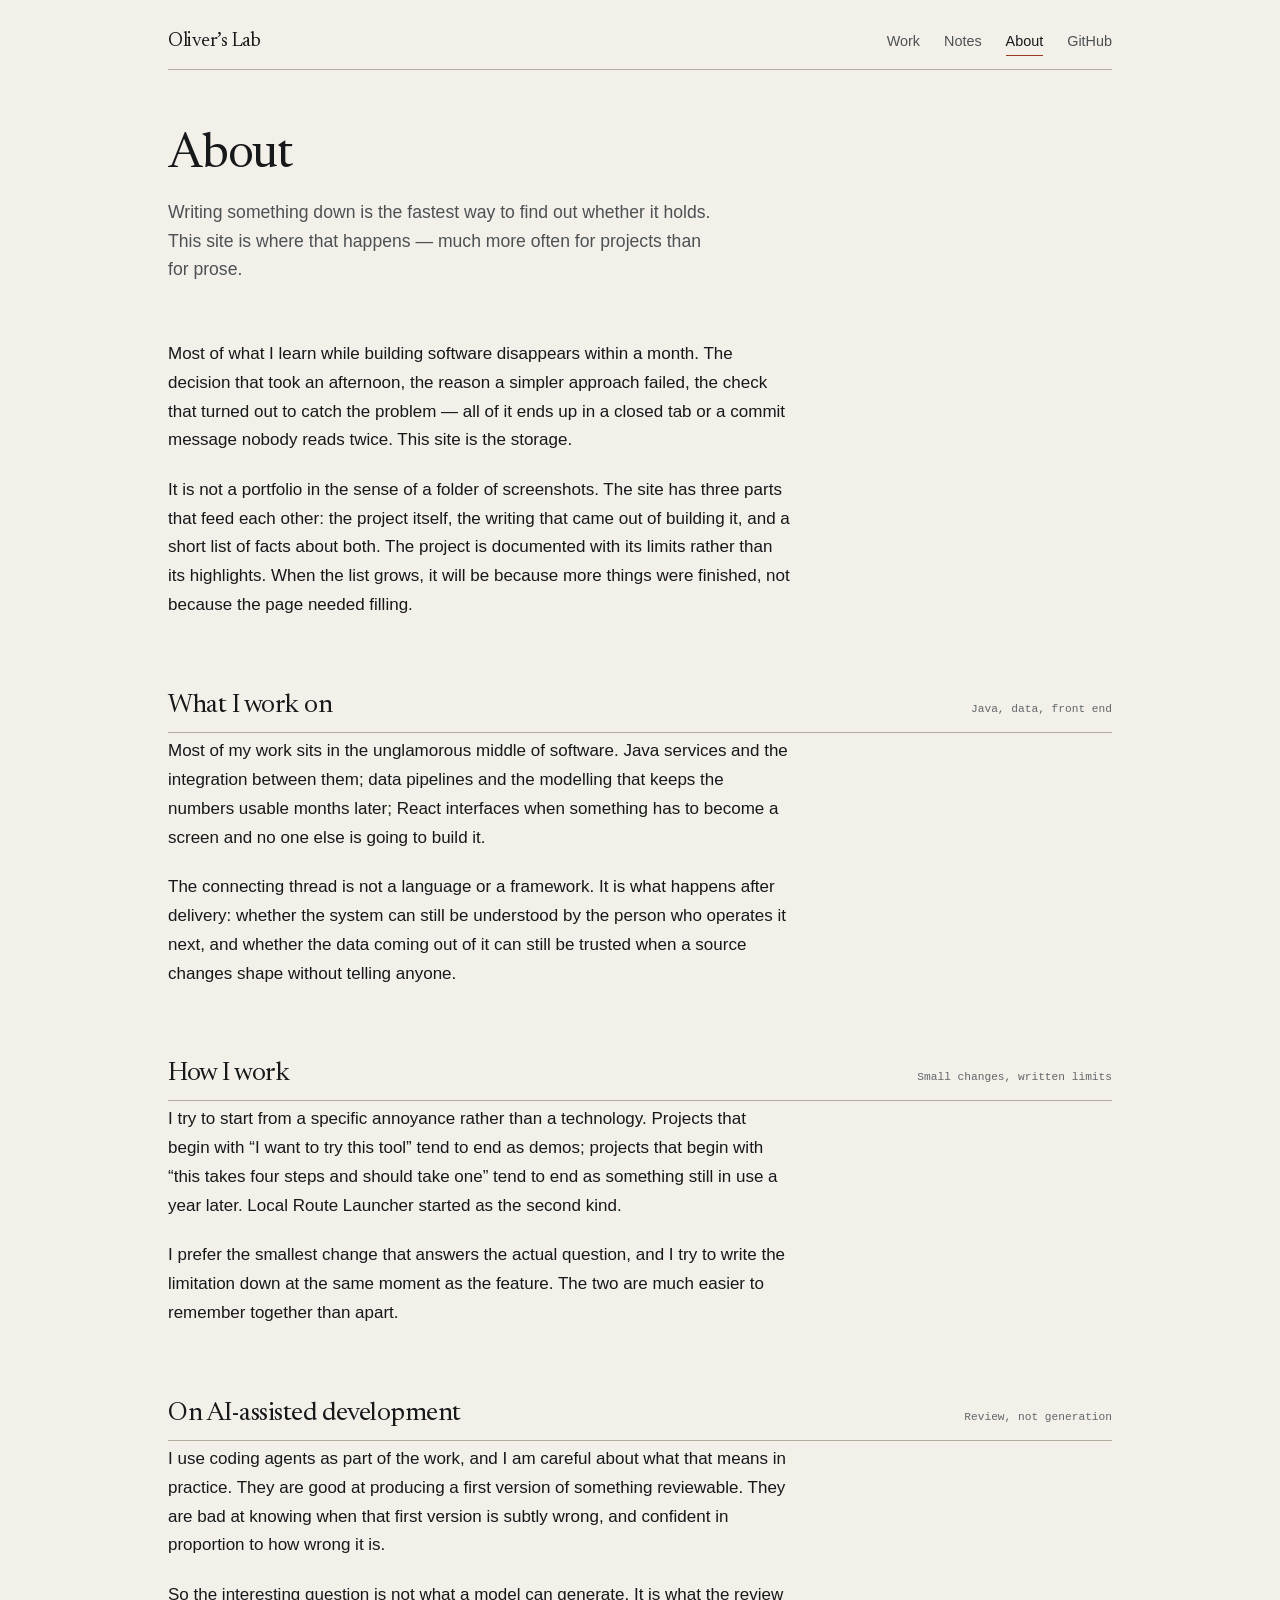
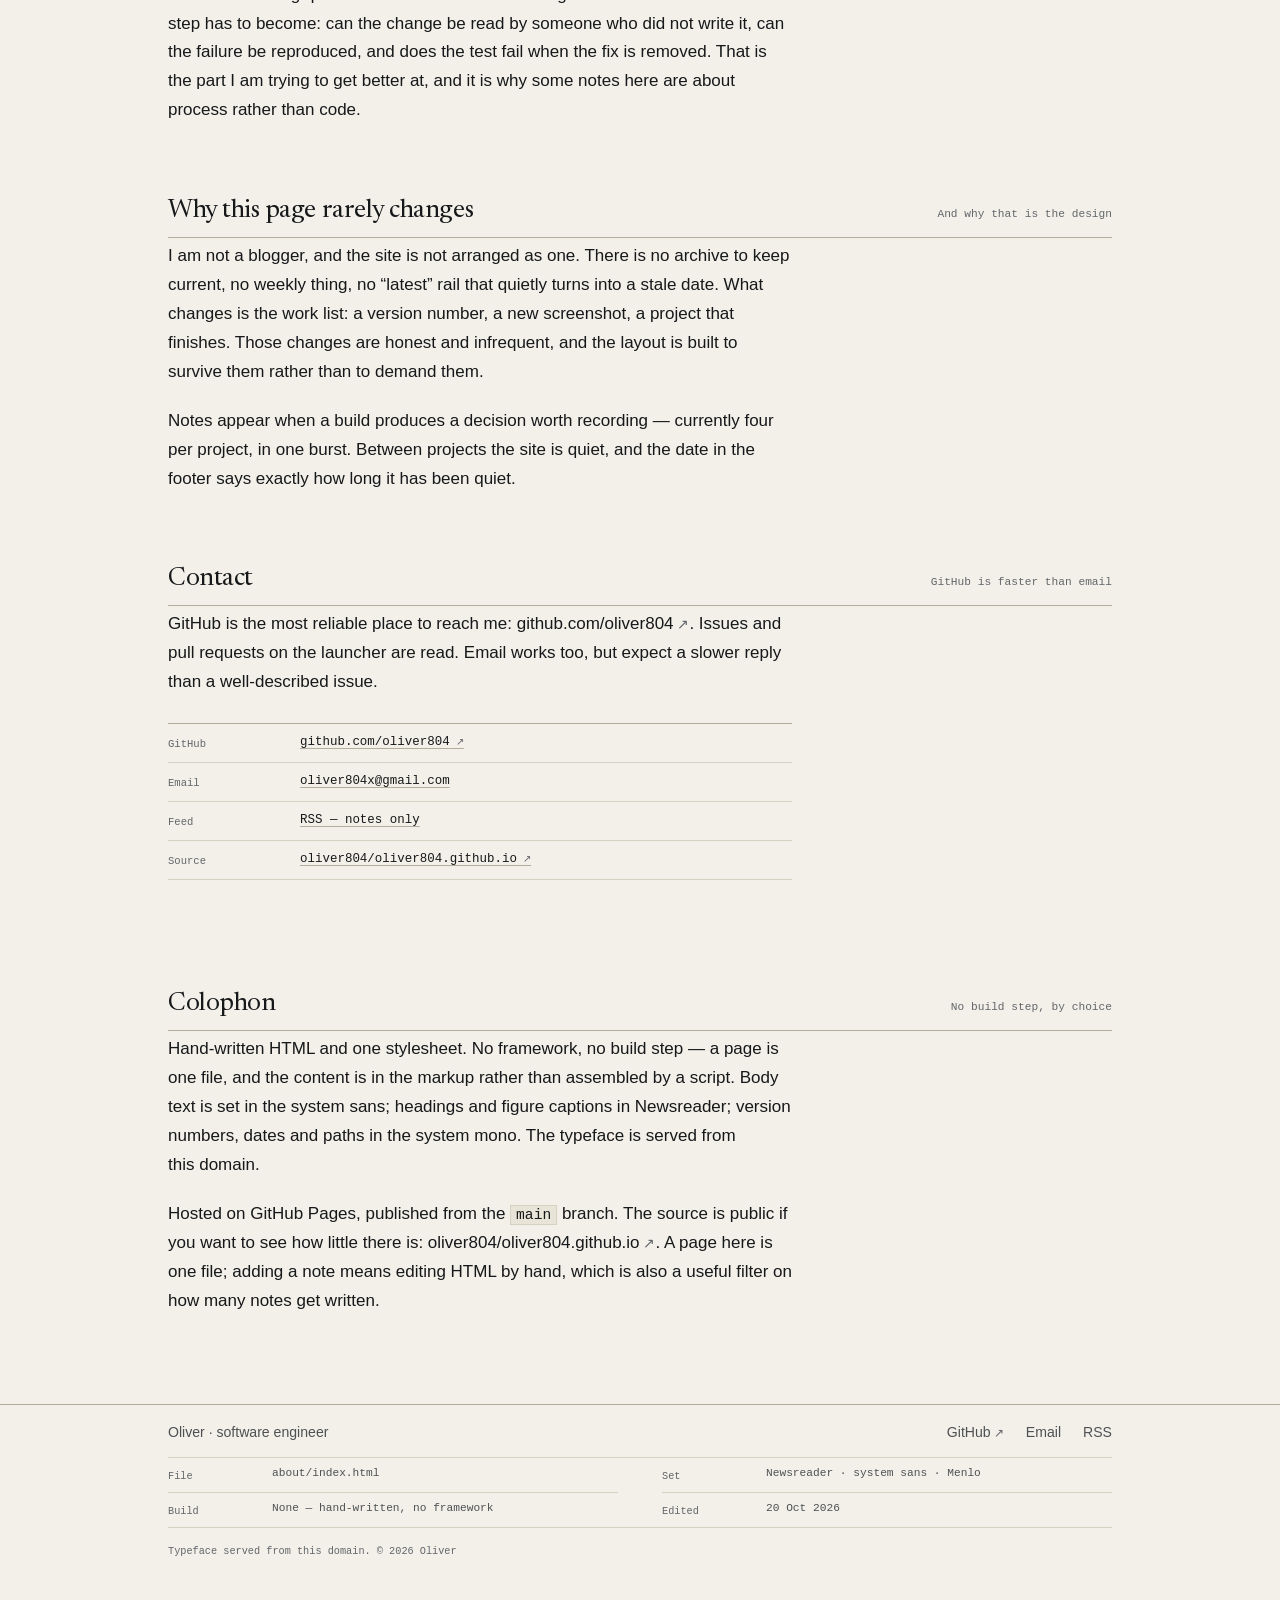
==== commit b3c60bf4: "Keep the analytics out of the site's copy The tags are a measurement tool, not content. Documenting " ====
--- a/about/index.html
+++ b/about/index.html
@@ -40,7 +40,7 @@
 <link rel="alternate" type="application/rss+xml" title="Oliver’s Lab — notes" href="/feed.xml">
 <link rel="preload" href="/assets/fonts/newsreader-roman.woff2" as="font" type="font/woff2" crossorigin>
 <link rel="stylesheet" href="/assets/css/style.css">
-<!-- Analytics: Google Analytics 4 and Microsoft Clarity. Documented at /about/#analytics. -->
+<!-- Analytics: Google Analytics 4 + Microsoft Clarity. Copy this whole block into every new page. -->
 <script async src="https://www.googletagmanager.com/gtag/js?id=G-472VKF5Y95"></script>
 <script>
 window.dataLayer = window.dataLayer || [];
@@ -169,22 +169,8 @@
         <p class="sec-note">No build step, by choice</p>
       </div>
       <div class="case">
-        <p>Hand-written HTML and one stylesheet. No framework, no build step. Apart from the two analytics tags described at the end of this page, nothing is requested from another domain — the typeface is served from here. Body text is set in the system sans; headings and figure captions in Newsreader; version numbers, dates and paths in the system mono.</p>
+        <p>Hand-written HTML and one stylesheet. No framework, no build step — a page is one file, and the content is in the markup rather than assembled by a script. Body text is set in the system sans; headings and figure captions in Newsreader; version numbers, dates and paths in the system mono. The typeface is served from this domain.</p>
         <p>Hosted on GitHub Pages, published from the <code>main</code> branch. The source is public if you want to see how little there is: <a class="ext" href="https://github.com/oliver804/oliver804.github.io">oliver804/oliver804.github.io</a>. A page here is one file; adding a note means editing HTML by hand, which is also a useful filter on how many notes get written.</p>
-      </div>
-    </div>
-  </section>
-
-  <section class="sec" id="analytics">
-    <div class="wrap">
-      <div class="sec-head">
-        <h2>Analytics</h2>
-        <p class="sec-note">Two tags, added later</p>
-      </div>
-      <div class="case">
-        <p>Two analytics scripts run on every page: Google Analytics 4 and Microsoft Clarity. The reason is narrow — whether anything here is read, which pages are found, and where visits stop. There is no advertising, no remarketing, and no profile of you assembled across other sites.</p>
-        <p>Both are third-party scripts, loaded from <code>googletagmanager.com</code> and <code>clarity.ms</code>. Both set first-party cookies and report page views, referrers and device type. Clarity additionally records interaction data: clicks, scroll depth, and session recordings under its default masking. Blocking either one changes nothing about how a page renders — this is static HTML that never waits for a script to arrive.</p>
-        <p>This is a reversal. An earlier version of this page said the site carried no analytics and made no third-party requests, and that was true when it was written. It is recorded here instead of being quietly deleted, because the claim was specific enough that someone may have believed it.</p>
       </div>
     </div>
   </section>
@@ -207,7 +193,7 @@
       <div><dt>Build</dt><dd>None — hand-written, no framework</dd></div>
       <div><dt>Edited</dt><dd><time datetime="2026-10-20">20 Oct 2026</time></dd></div>
     </dl>
-    <p class="colophon">Analytics: Google Analytics, Microsoft Clarity. Typeface served from this domain. © 2026 Oliver</p>
+    <p class="colophon">Typeface served from this domain. © 2026 Oliver</p>
   </div>
 </footer>
 
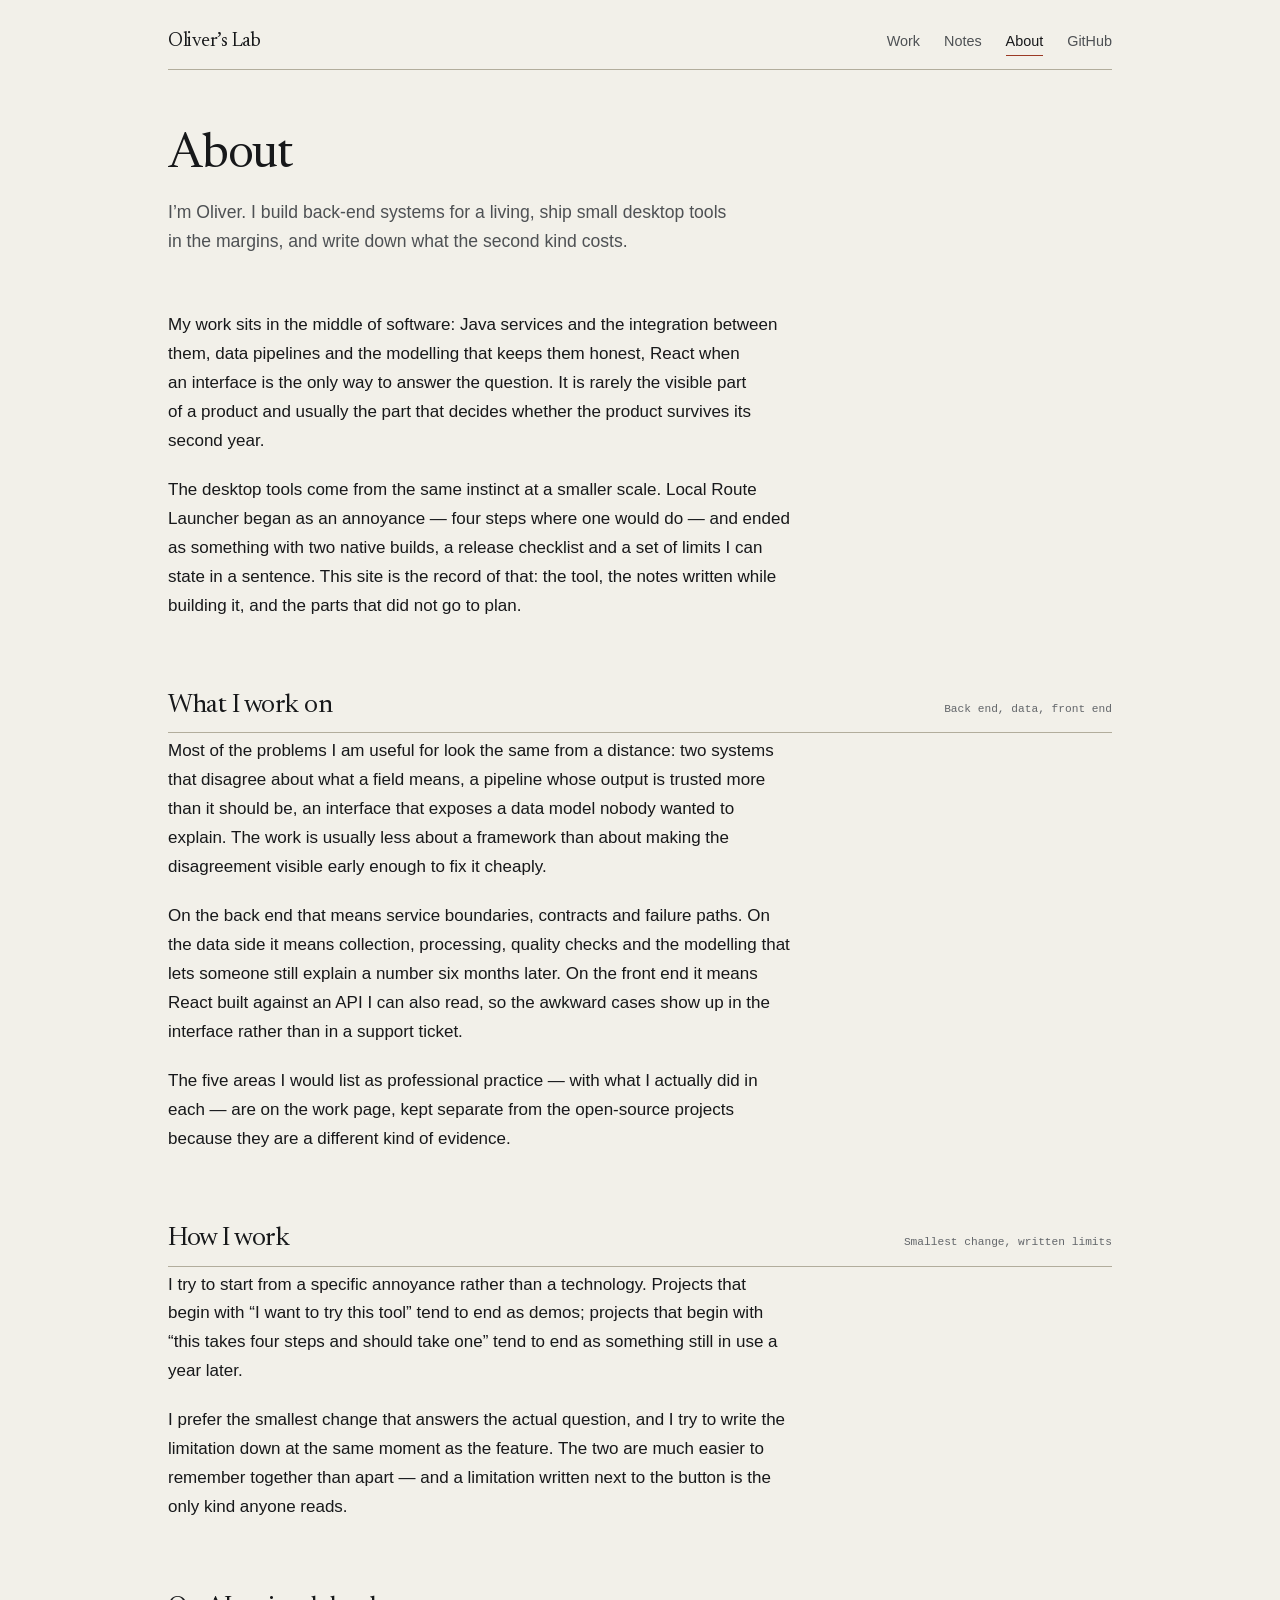
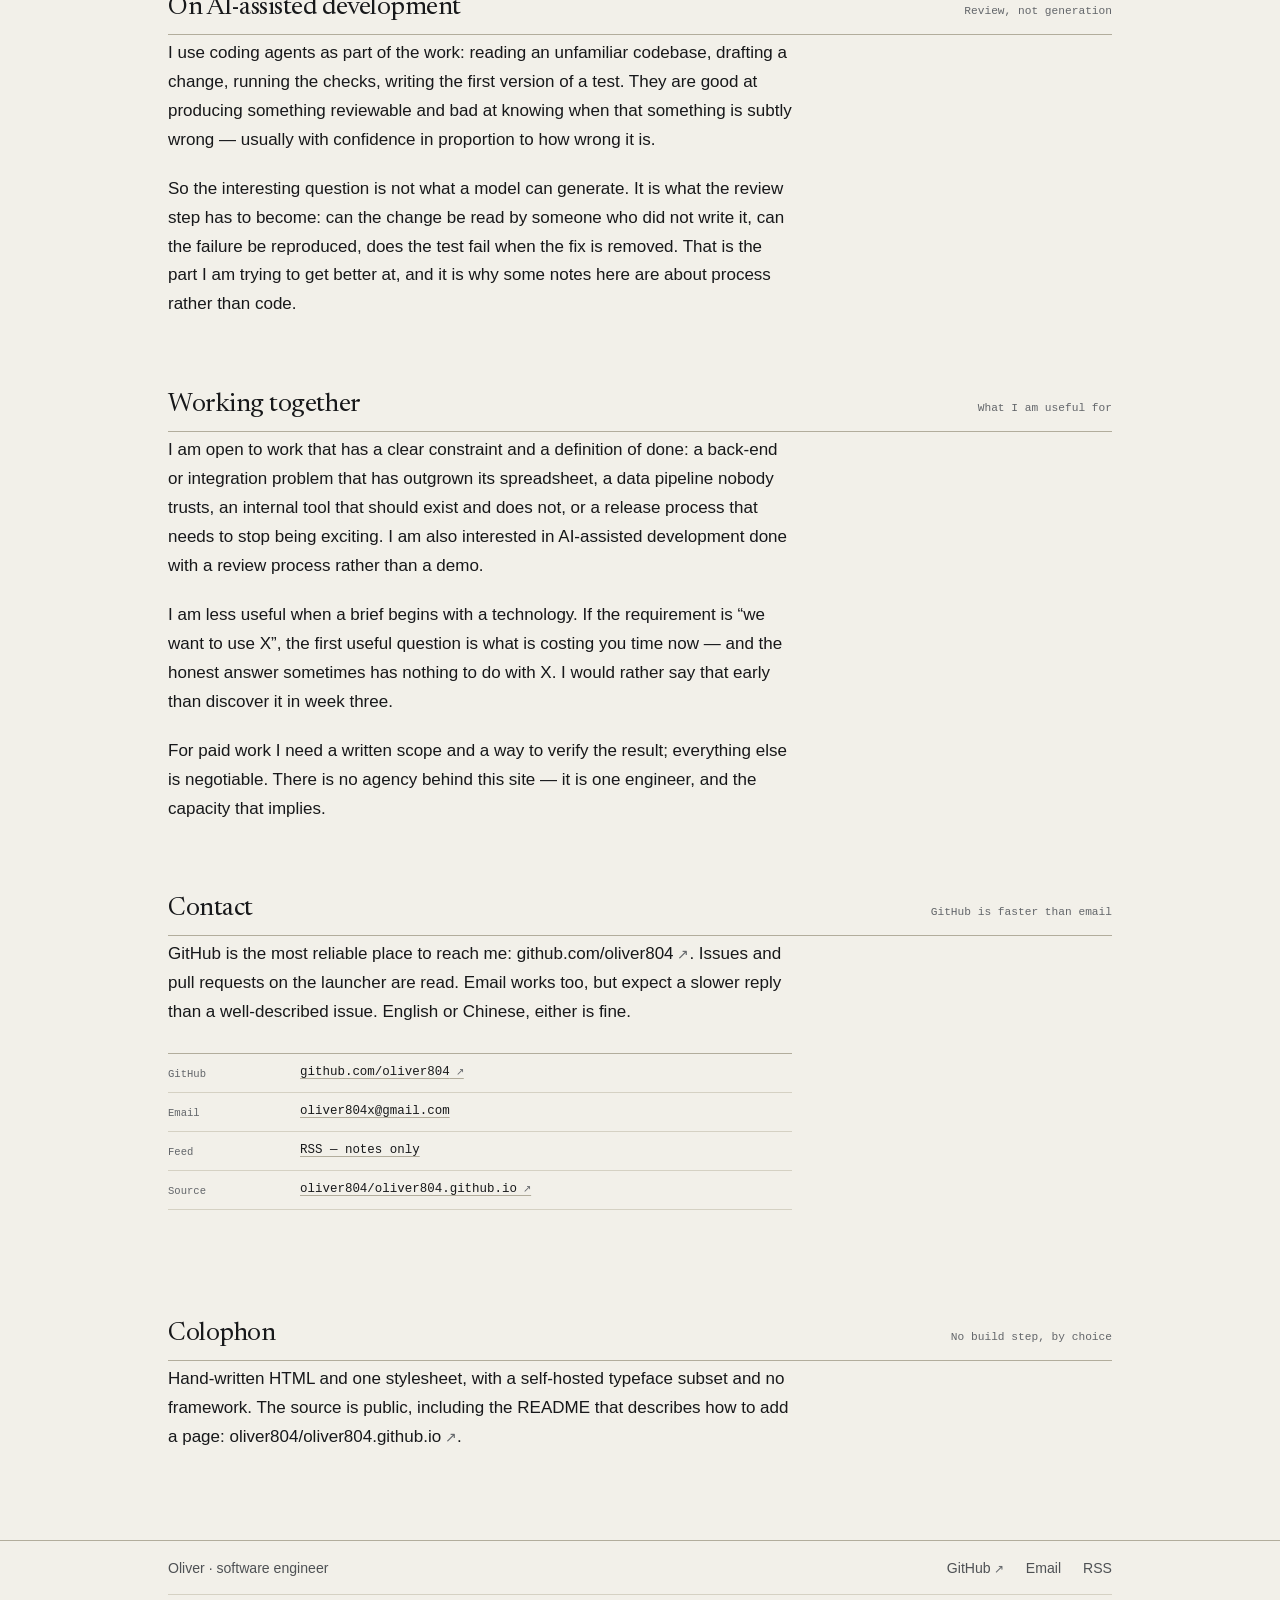
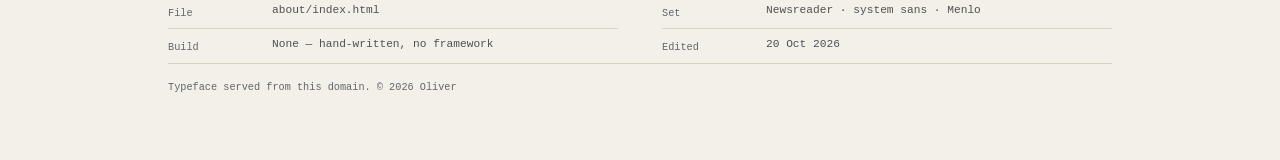
==== commit 8f2c2769: "Separate what was built from what was worked on The site could only describe one kind of evidence: a" ====
--- a/about/index.html
+++ b/about/index.html
@@ -3,25 +3,25 @@
 <head>
 <meta charset="utf-8">
 <meta name="viewport" content="width=device-width, initial-scale=1">
-<title>About — Oliver’s Lab</title>
-<meta name="description" content="Why this site exists, what Oliver works on across Java services, data platforms and front-end code, how AI-assisted development fits into the work, and what the site is built with.">
+<title>About — back-end and data engineer</title>
+<meta name="description" content="Oliver works on Java services, data platforms and front-end code, builds desktop tools on the side, and says plainly what he is useful for.">
 <link rel="canonical" href="https://oliver804.github.io/about/">
 <meta name="robots" content="index, follow, max-image-preview:large">
 <meta name="theme-color" content="#f2f0e9">
 <meta property="og:type" content="website">
 <meta property="og:site_name" content="Oliver’s Lab">
-<meta property="og:title" content="About — Oliver’s Lab">
-<meta property="og:description" content="A record of work kept in public, and the reasons for keeping it.">
+<meta property="og:title" content="About — back-end and data engineer, occasional tool builder">
+<meta property="og:description" content="What Oliver works on, how the work gets done, and what kinds of collaboration are worth an email.">
 <meta property="og:url" content="https://oliver804.github.io/about/">
 <meta property="og:locale" content="en_US">
 <meta property="og:image" content="https://oliver804.github.io/assets/img/og-card.png">
 <meta name="twitter:card" content="summary_large_image">
 <meta name="author" content="Oliver">
-<meta property="og:image:alt" content="About — Oliver’s Lab">
-<meta name="twitter:title" content="About — Oliver’s Lab">
-<meta name="twitter:description" content="Why this site exists, what Oliver works on across Java services, data platforms and front-end code, and how AI-assisted development fits into the work.">
+<meta property="og:image:alt" content="About — back-end and data engineer, occasional tool builder">
+<meta name="twitter:title" content="About — back-end and data engineer, occasional tool builder">
+<meta name="twitter:description" content="What Oliver works on, how the work gets done, and what kinds of collaboration are worth an email.">
 <meta name="twitter:image" content="https://oliver804.github.io/assets/img/og-card.png">
-<meta name="twitter:image:alt" content="About — Oliver’s Lab">
+<meta name="twitter:image:alt" content="About — back-end and data engineer, occasional tool builder">
 <script type="application/ld+json">
 {
   "@context": "https://schema.org",
@@ -29,7 +29,7 @@
   "@id": "https://oliver804.github.io/about/#about",
   "url": "https://oliver804.github.io/about/",
   "name": "About — Oliver’s Lab",
-  "description": "Why this site exists, what Oliver works on across Java services, data platforms and front-end code, and how AI-assisted development fits into the work.",
+  "description": "Oliver works on Java services, data platforms and front-end code, builds native desktop tools on the side, and describes what he is useful for in a collaboration.",
   "inLanguage": "en",
   "mainEntity": {
     "@id": "https://oliver804.github.io/#person"
@@ -79,15 +79,15 @@
   <div class="page-head">
     <div class="wrap">
       <h1>About</h1>
-      <p class="lede">Writing something down is the fastest way to find out whether it holds. This site is where that happens — much more often for projects than for prose.</p>
+      <p class="lede">I’m Oliver. I build back-end systems for a living, ship small desktop tools in the margins, and write down what the second kind costs.</p>
     </div>
   </div>
 
   <section class="sec">
     <div class="wrap">
       <div class="case">
-        <p>Most of what I learn while building software disappears within a month. The decision that took an afternoon, the reason a simpler approach failed, the check that turned out to catch the problem — all of it ends up in a closed tab or a commit message nobody reads twice. This site is the storage.</p>
-        <p>It is not a portfolio in the sense of a folder of screenshots. The site has three parts that feed each other: the project itself, the writing that came out of building it, and a short list of facts about both. The project is documented with its limits rather than its highlights. When the list grows, it will be because more things were finished, not because the page needed filling.</p>
+        <p>My work sits in the middle of software: Java services and the integration between them, data pipelines and the modelling that keeps them honest, React when an interface is the only way to answer the question. It is rarely the visible part of a product and usually the part that decides whether the product survives its second year.</p>
+        <p>The desktop tools come from the same instinct at a smaller scale. Local Route Launcher began as an annoyance — four steps where one would do — and ended as something with two native builds, a release checklist and a set of limits I can state in a sentence. This site is the record of that: the tool, the notes written while building it, and the parts that did not go to plan.</p>
       </div>
     </div>
   </section>
@@ -96,11 +96,12 @@
     <div class="wrap">
       <div class="sec-head">
         <h2>What I work on</h2>
-        <p class="sec-note">Java, data, front end</p>
-      </div>
-      <div class="case">
-        <p>Most of my work sits in the unglamorous middle of software. Java services and the integration between them; data pipelines and the modelling that keeps the numbers usable months later; React interfaces when something has to become a screen and no one else is going to build it.</p>
-        <p>The connecting thread is not a language or a framework. It is what happens after delivery: whether the system can still be understood by the person who operates it next, and whether the data coming out of it can still be trusted when a source changes shape without telling anyone.</p>
+        <p class="sec-note">Back end, data, front end</p>
+      </div>
+      <div class="case">
+        <p>Most of the problems I am useful for look the same from a distance: two systems that disagree about what a field means, a pipeline whose output is trusted more than it should be, an interface that exposes a data model nobody wanted to explain. The work is usually less about a framework than about making the disagreement visible early enough to fix it cheaply.</p>
+        <p>On the back end that means service boundaries, contracts and failure paths. On the data side it means collection, processing, quality checks and the modelling that lets someone still explain a number six months later. On the front end it means React built against an API I can also read, so the awkward cases show up in the interface rather than in a support ticket.</p>
+        <p>The five areas I would list as professional practice — with what I actually did in each — are on the <a href="/projects/#experience">work page</a>, kept separate from the open-source projects because they are a different kind of evidence.</p>
       </div>
     </div>
   </section>
@@ -109,11 +110,11 @@
     <div class="wrap">
       <div class="sec-head">
         <h2>How I work</h2>
-        <p class="sec-note">Small changes, written limits</p>
-      </div>
-      <div class="case">
-        <p>I try to start from a specific annoyance rather than a technology. Projects that begin with “I want to try this tool” tend to end as demos; projects that begin with “this takes four steps and should take one” tend to end as something still in use a year later. Local Route Launcher started as the second kind.</p>
-        <p>I prefer the smallest change that answers the actual question, and I try to write the limitation down at the same moment as the feature. The two are much easier to remember together than apart.</p>
+        <p class="sec-note">Smallest change, written limits</p>
+      </div>
+      <div class="case">
+        <p>I try to start from a specific annoyance rather than a technology. Projects that begin with “I want to try this tool” tend to end as demos; projects that begin with “this takes four steps and should take one” tend to end as something still in use a year later.</p>
+        <p>I prefer the smallest change that answers the actual question, and I try to write the limitation down at the same moment as the feature. The two are much easier to remember together than apart — and a limitation written next to the button is the only kind anyone reads.</p>
       </div>
     </div>
   </section>
@@ -125,21 +126,22 @@
         <p class="sec-note">Review, not generation</p>
       </div>
       <div class="case">
-        <p>I use coding agents as part of the work, and I am careful about what that means in practice. They are good at producing a first version of something reviewable. They are bad at knowing when that first version is subtly wrong, and confident in proportion to how wrong it is.</p>
-        <p>So the interesting question is not what a model can generate. It is what the review step has to become: can the change be read by someone who did not write it, can the failure be reproduced, and does the test fail when the fix is removed. That is the part I am trying to get better at, and it is why some notes here are about process rather than code.</p>
-      </div>
-    </div>
-  </section>
-
-  <section class="sec">
-    <div class="wrap">
-      <div class="sec-head">
-        <h2>Why this page rarely changes</h2>
-        <p class="sec-note">And why that is the design</p>
-      </div>
-      <div class="case">
-        <p>I am not a blogger, and the site is not arranged as one. There is no archive to keep current, no weekly thing, no “latest” rail that quietly turns into a stale date. What changes is the work list: a version number, a new screenshot, a project that finishes. Those changes are honest and infrequent, and the layout is built to survive them rather than to demand them.</p>
-        <p>Notes appear when a build produces a decision worth recording — currently four per project, in one burst. Between projects the site is quiet, and the date in the footer says exactly how long it has been quiet.</p>
+        <p>I use coding agents as part of the work: reading an unfamiliar codebase, drafting a change, running the checks, writing the first version of a test. They are good at producing something reviewable and bad at knowing when that something is subtly wrong — usually with confidence in proportion to how wrong it is.</p>
+        <p>So the interesting question is not what a model can generate. It is what the review step has to become: can the change be read by someone who did not write it, can the failure be reproduced, does the test fail when the fix is removed. That is the part I am trying to get better at, and it is why some notes here are about process rather than code.</p>
+      </div>
+    </div>
+  </section>
+
+  <section class="sec" id="working-together">
+    <div class="wrap">
+      <div class="sec-head">
+        <h2>Working together</h2>
+        <p class="sec-note">What I am useful for</p>
+      </div>
+      <div class="case">
+        <p>I am open to work that has a clear constraint and a definition of done: a back-end or integration problem that has outgrown its spreadsheet, a data pipeline nobody trusts, an internal tool that should exist and does not, or a release process that needs to stop being exciting. I am also interested in AI-assisted development done with a review process rather than a demo.</p>
+        <p>I am less useful when a brief begins with a technology. If the requirement is “we want to use X”, the first useful question is what is costing you time now — and the honest answer sometimes has nothing to do with X. I would rather say that early than discover it in week three.</p>
+        <p>For paid work I need a written scope and a way to verify the result; everything else is negotiable. There is no agency behind this site — it is one engineer, and the capacity that implies.</p>
       </div>
     </div>
   </section>
@@ -151,7 +153,7 @@
         <p class="sec-note">GitHub is faster than email</p>
       </div>
       <div class="case">
-        <p>GitHub is the most reliable place to reach me: <a class="ext" href="https://github.com/oliver804">github.com/oliver804</a>. Issues and pull requests on the launcher are read. Email works too, but expect a slower reply than a well-described issue.</p>
+        <p>GitHub is the most reliable place to reach me: <a class="ext" href="https://github.com/oliver804">github.com/oliver804</a>. Issues and pull requests on the launcher are read. Email works too, but expect a slower reply than a well-described issue. English or Chinese, either is fine.</p>
       </div>
       <dl class="spec spec--spaced">
         <div><dt>GitHub</dt><dd><a class="ext" href="https://github.com/oliver804">github.com/oliver804</a></dd></div>
@@ -169,8 +171,7 @@
         <p class="sec-note">No build step, by choice</p>
       </div>
       <div class="case">
-        <p>Hand-written HTML and one stylesheet. No framework, no build step — a page is one file, and the content is in the markup rather than assembled by a script. Body text is set in the system sans; headings and figure captions in Newsreader; version numbers, dates and paths in the system mono. The typeface is served from this domain.</p>
-        <p>Hosted on GitHub Pages, published from the <code>main</code> branch. The source is public if you want to see how little there is: <a class="ext" href="https://github.com/oliver804/oliver804.github.io">oliver804/oliver804.github.io</a>. A page here is one file; adding a note means editing HTML by hand, which is also a useful filter on how many notes get written.</p>
+        <p>Hand-written HTML and one stylesheet, with a self-hosted typeface subset and no framework. The source is public, including the README that describes how to add a page: <a class="ext" href="https://github.com/oliver804/oliver804.github.io">oliver804/oliver804.github.io</a>.</p>
       </div>
     </div>
   </section>
--- a/assets/css/style.css
+++ b/assets/css/style.css
@@ -5,7 +5,8 @@
    A work record, not a magazine. Four patterns only:
    record (a item of work in a numbered column), spec (data table),
    fig (plate + numbered caption), list (one-line rows).
-   No framework, no build step, no JavaScript, no third-party requests.
+   Two supporting rows — caps (label + paragraph) and faq (question + answer)
+   — use the same grid and rules as spec. No framework, no build step.
    ========================================================================== */
 
 /* Self-hosted typeface. Latin subset, variable weight 200–600.
@@ -453,14 +454,30 @@
   gap: 26px;
 }
 
-.work-note {
-  margin-top: 22px;
-  padding-top: 16px;
-  border-top: 1px solid var(--rule);
-  font-size: 0.9rem;
-  line-height: 1.65;
-  color: var(--ink-3);
-  max-width: 62ch;
+/* A project that should not compete with the one above it. */
+.work-item--compact {
+  padding-block: clamp(22px, 2.8vw, 30px);
+}
+
+.work-item--compact .work-name {
+  font-size: 1.34rem;
+  letter-spacing: -0.016em;
+}
+
+.work-item--compact .work-copy {
+  margin-top: 8px;
+  font-size: 0.97rem;
+}
+
+.work-item--compact .work-links {
+  margin-top: 12px;
+  font-size: 0.88rem;
+}
+
+/* Monospaced evidence line — stack, versions, dates. */
+.stack {
+  margin-top: 12px;
+  line-height: 1.9;
 }
 
 /* ---------- list of one-line rows ---------- */
@@ -571,6 +588,71 @@
   margin-top: 26px;
 }
 
+/* ---------- capability rows: label + one paragraph ---------- */
+
+.caps {
+  margin: 0;
+  border-top: 1px solid var(--rule-2);
+  max-width: var(--measure);
+}
+
+.caps > div {
+  display: grid;
+  grid-template-columns: minmax(0, 172px) minmax(0, 1fr);
+  gap: 6px 28px;
+  padding: 15px 0 16px;
+  border-bottom: 1px solid var(--rule);
+}
+
+.caps dt {
+  font-family: var(--serif);
+  font-size: 1.02rem;
+  line-height: 1.32;
+  letter-spacing: -0.01em;
+}
+
+.caps dd {
+  margin: 0;
+  color: var(--ink-2);
+  font-size: 0.96rem;
+  line-height: 1.62;
+}
+
+/* ---------- question + answer ---------- */
+
+.faq {
+  margin: 0;
+  max-width: var(--measure);
+}
+
+.faq > div {
+  padding: 15px 0 16px;
+  border-bottom: 1px solid var(--rule);
+}
+
+.faq > div:first-child {
+  border-top: 1px solid var(--rule-2);
+}
+
+.faq dt {
+  font-family: var(--serif);
+  font-size: 1.04rem;
+  line-height: 1.34;
+  letter-spacing: -0.01em;
+  margin-bottom: 6px;
+}
+
+.faq dd {
+  margin: 0;
+  color: var(--ink-2);
+  font-size: 0.97rem;
+  line-height: 1.62;
+}
+
+.faq dd p + p {
+  margin-top: 0.7em;
+}
+
 /* ---------- figures ---------- */
 
 .fig {
@@ -646,6 +728,16 @@
 }
 
 .case h2:first-child {
+  margin-top: 0;
+}
+
+.case h3 {
+  font-size: 1.12rem;
+  margin: 1.9em 0 0.45em;
+  letter-spacing: -0.012em;
+}
+
+.case h3:first-child {
   margin-top: 0;
 }
 
@@ -1002,6 +1094,11 @@
     flex-wrap: wrap;
   }
 
+  .caps > div {
+    grid-template-columns: minmax(0, 1fr);
+    gap: 4px;
+  }
+
   .sec-head {
     flex-direction: column;
     gap: 6px;
